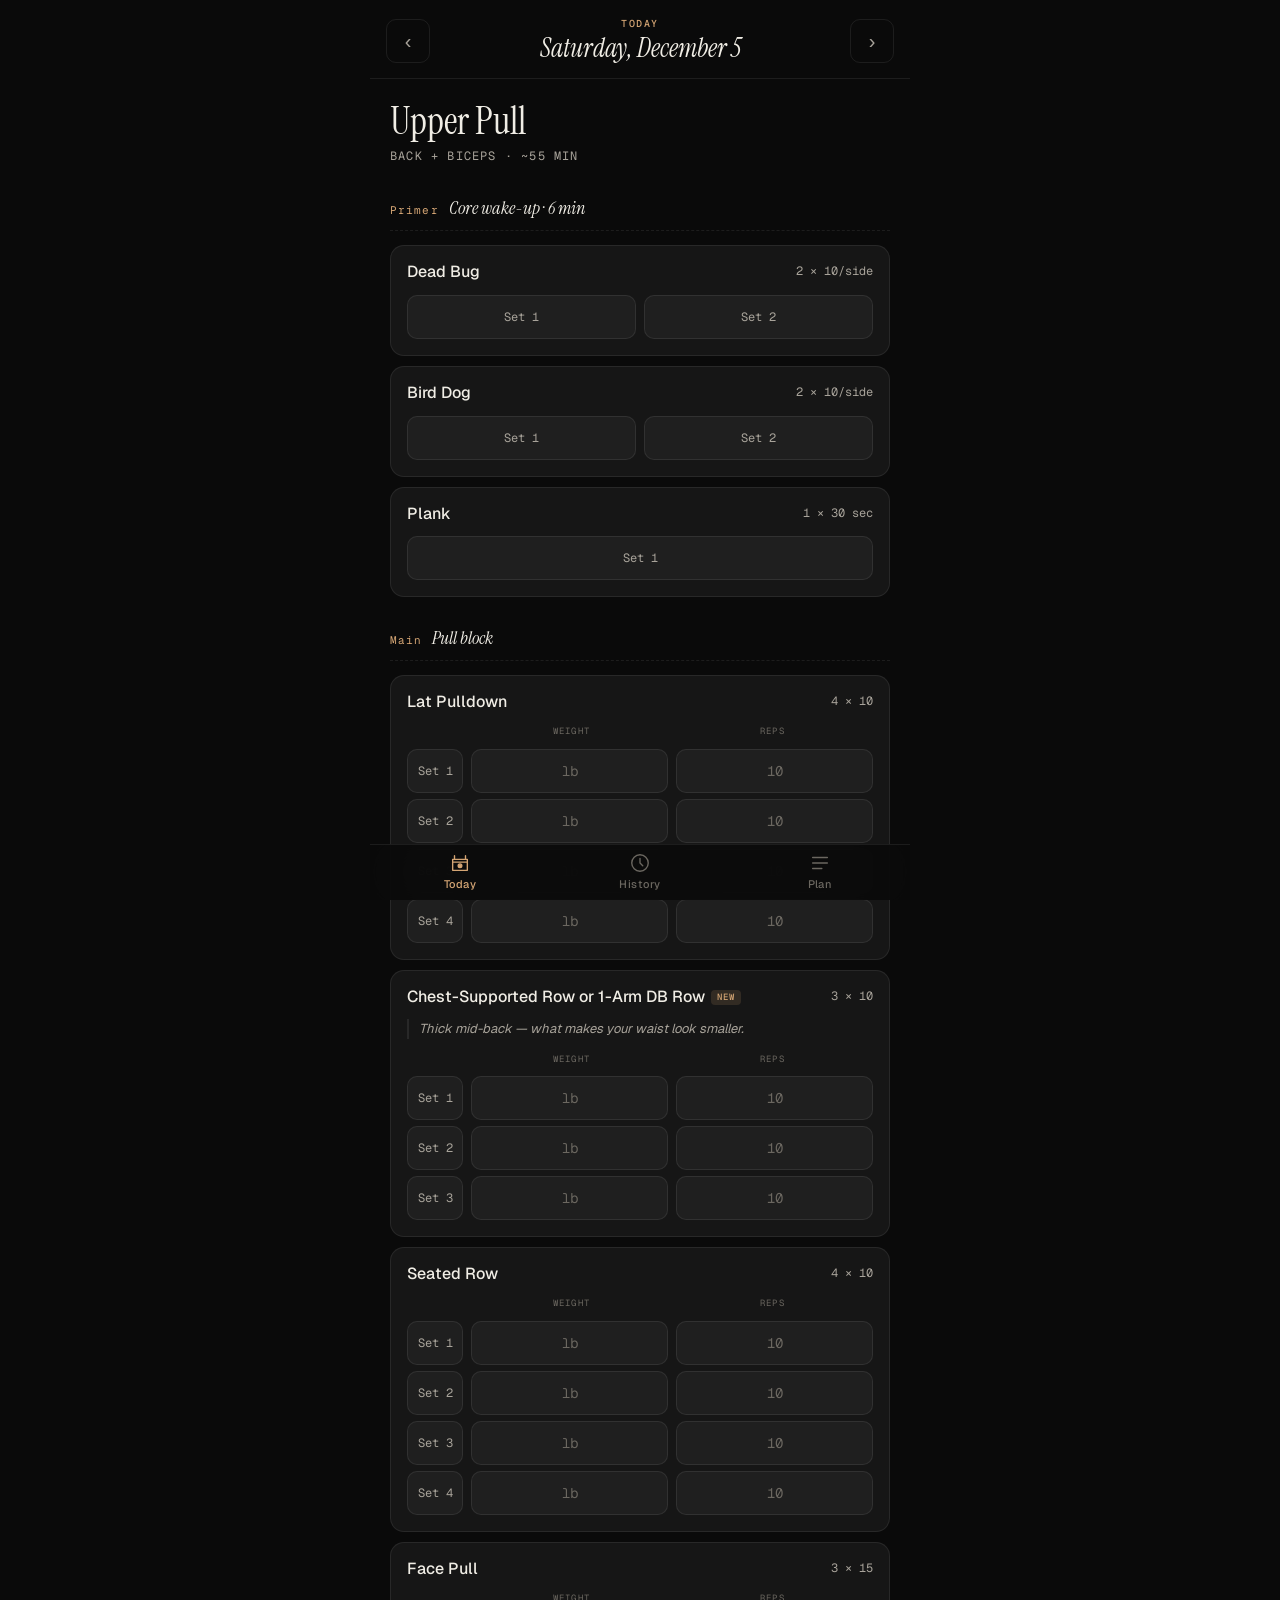
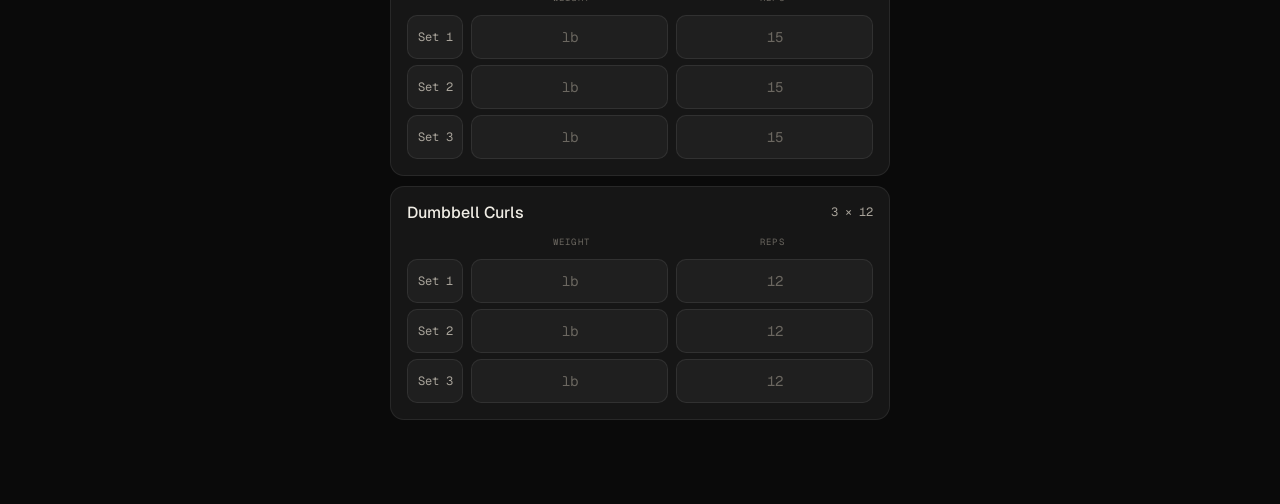
==== index.html @ f3b59ea4 "Rename index.html.html to index.html" ====
<!DOCTYPE html>
<html lang="en">
<head>
<meta charset="UTF-8">
<meta name="viewport" content="width=device-width, initial-scale=1.0, viewport-fit=cover, user-scalable=no">
<meta name="theme-color" content="#0a0a0a">
<meta name="apple-mobile-web-app-capable" content="yes">
<meta name="apple-mobile-web-app-status-bar-style" content="black-translucent">
<meta name="apple-mobile-web-app-title" content="Plan">
<meta name="mobile-web-app-capable" content="yes">
<title>Training Plan</title>

<link rel="apple-touch-icon" href="[data-uri]">
<link rel="icon" type="image/png" href="[data-uri]">

<link rel="manifest" href='data:application/manifest+json,{"name":"Sam%27s Training Plan","short_name":"Plan","start_url":".","display":"standalone","background_color":"%230a0a0a","theme_color":"%230a0a0a","icons":[{"src":"[data-uri]","sizes":"180x180","type":"image/png"}]}'>

<link rel="preconnect" href="https://fonts.googleapis.com">
<link rel="preconnect" href="https://fonts.gstatic.com" crossorigin>
<link href="https://fonts.googleapis.com/css2?family=Instrument+Serif:ital@0;1&family=Geist:wght@300;400;500;600&family=Geist+Mono:wght@400;500&display=swap" rel="stylesheet">

<style>
  * { box-sizing: border-box; margin: 0; padding: 0; -webkit-tap-highlight-color: transparent; }

  :root {
    --bg: #0a0a0a;
    --surface: #161616;
    --surface-2: #1f1f1f;
    --border: rgba(255,255,255,0.08);
    --border-strong: rgba(255,255,255,0.16);
    --text: #f0ede5;
    --text-dim: #a8a39a;
    --text-faint: #6b6760;
    --accent: #d4a574;
    --accent-glow: rgba(212, 165, 116, 0.15);
    --done: #7fb069;
    --done-glow: rgba(127, 176, 105, 0.2);
    --tab-bar-h: calc(56px + env(safe-area-inset-bottom));
  }

  html, body {
    background: var(--bg);
    color: var(--text);
    font-family: 'Geist', system-ui, sans-serif;
    font-weight: 400;
    line-height: 1.5;
    min-height: 100vh;
    overscroll-behavior-y: none;
    -webkit-font-smoothing: antialiased;
  }

  body {
    padding-bottom: var(--tab-bar-h);
    max-width: 540px;
    margin: 0 auto;
  }

  main {
    padding-top: env(safe-area-inset-top);
  }

  /* Tab panels */
  .tab-panel { display: none; }
  .tab-panel[data-active="true"] { display: block; animation: fade 0.2s ease; }

  @keyframes fade {
    from { opacity: 0; transform: translateY(4px); }
    to { opacity: 1; transform: translateY(0); }
  }

  /* Bottom tab bar */
  .tab-bar {
    position: fixed;
    bottom: 0;
    left: 0;
    right: 0;
    height: var(--tab-bar-h);
    padding-bottom: env(safe-area-inset-bottom);
    background: rgba(10,10,10,0.92);
    backdrop-filter: blur(20px);
    -webkit-backdrop-filter: blur(20px);
    border-top: 1px solid var(--border);
    display: flex;
    z-index: 100;
    max-width: 540px;
    margin: 0 auto;
  }

  .tab-bar button {
    flex: 1;
    background: transparent;
    border: 0;
    color: var(--text-faint);
    font-family: 'Geist', sans-serif;
    font-size: 11px;
    font-weight: 500;
    letter-spacing: 0.04em;
    cursor: pointer;
    display: flex;
    flex-direction: column;
    align-items: center;
    justify-content: center;
    gap: 3px;
    padding: 6px 0 8px;
    transition: color 0.15s ease;
  }

  .tab-bar button[data-active="true"] {
    color: var(--accent);
  }

  .tab-bar svg {
    width: 22px;
    height: 22px;
    stroke-width: 1.5;
  }

  /* Date header — Today tab */
  .date-header {
    position: sticky;
    top: 0;
    z-index: 10;
    background: var(--bg);
    padding: 18px 16px 14px;
    border-bottom: 1px solid var(--border);
    display: grid;
    grid-template-columns: 44px 1fr 44px;
    align-items: center;
    gap: 8px;
  }

  .date-arrow {
    height: 44px;
    width: 44px;
    background: transparent;
    border: 1px solid var(--border);
    border-radius: 10px;
    color: var(--text-dim);
    font-size: 20px;
    cursor: pointer;
    display: flex;
    align-items: center;
    justify-content: center;
    transition: all 0.15s ease;
  }
  .date-arrow:active { background: var(--surface); transform: scale(0.96); }

  .date-display {
    background: transparent;
    border: 0;
    color: var(--text);
    cursor: pointer;
    text-align: center;
    line-height: 1.2;
  }

  .date-display .eyebrow {
    font-family: 'Geist Mono', monospace;
    font-size: 10px;
    font-weight: 500;
    letter-spacing: 0.16em;
    text-transform: uppercase;
    color: var(--accent);
    margin-bottom: 3px;
  }

  .date-display .full-date {
    font-family: 'Instrument Serif', serif;
    font-size: 22px;
    font-style: italic;
  }

  .jump-today {
    display: block;
    margin: 8px auto 0;
    background: transparent;
    border: 1px solid var(--border);
    color: var(--text-dim);
    font-family: 'Geist Mono', monospace;
    font-size: 10px;
    font-weight: 500;
    letter-spacing: 0.1em;
    text-transform: uppercase;
    padding: 5px 10px;
    border-radius: 999px;
    cursor: pointer;
  }
  .jump-today:active { background: var(--surface); }

  /* Day title block */
  .day-block { padding: 22px 20px 8px; }

  .day-title {
    font-family: 'Instrument Serif', serif;
    font-weight: 400;
    font-size: 32px;
    line-height: 1.1;
    margin-bottom: 4px;
  }
  .day-title em { font-style: italic; color: var(--accent); }

  .day-subtitle {
    font-family: 'Geist Mono', monospace;
    font-size: 12px;
    letter-spacing: 0.1em;
    text-transform: uppercase;
    color: var(--text-dim);
    margin-bottom: 22px;
  }

  /* Sections */
  .section { margin-bottom: 28px; padding: 0 20px; }

  .section-label {
    display: flex;
    align-items: baseline;
    gap: 10px;
    margin-bottom: 14px;
    padding-bottom: 8px;
    border-bottom: 1px dashed var(--border);
  }

  .section-num {
    font-family: 'Geist Mono', monospace;
    font-size: 11px;
    color: var(--accent);
    letter-spacing: 0.1em;
  }

  .section-name {
    font-family: 'Instrument Serif', serif;
    font-style: italic;
    font-size: 18px;
    color: var(--text);
  }

  /* Exercise card */
  .exercise {
    background: var(--surface);
    border: 1px solid var(--border);
    border-radius: 14px;
    padding: 16px;
    margin-bottom: 10px;
    transition: border-color 0.2s ease;
  }
  .exercise.done {
    border-color: var(--done);
    background: linear-gradient(180deg, rgba(127,176,105,0.04), transparent);
  }

  .exercise-header {
    display: flex;
    justify-content: space-between;
    align-items: flex-start;
    gap: 12px;
    margin-bottom: 12px;
  }

  .exercise-name {
    font-size: 16px;
    font-weight: 500;
    line-height: 1.3;
    color: var(--text);
  }

  .exercise-name .added {
    display: inline-block;
    font-family: 'Geist Mono', monospace;
    font-size: 9px;
    font-weight: 500;
    letter-spacing: 0.1em;
    color: var(--accent);
    background: var(--accent-glow);
    padding: 2px 6px;
    border-radius: 4px;
    margin-left: 6px;
    vertical-align: 2px;
  }

  .exercise-prescription {
    font-family: 'Geist Mono', monospace;
    font-size: 12px;
    color: var(--text-dim);
    white-space: nowrap;
  }

  .exercise-note {
    font-size: 13px;
    color: var(--text-dim);
    font-style: italic;
    line-height: 1.5;
    margin-bottom: 14px;
    padding-left: 10px;
    border-left: 2px solid var(--border);
  }

  /* Sets */
  .sets { display: flex; flex-direction: column; gap: 6px; }

  .sets-header {
    display: grid;
    grid-template-columns: 56px 1fr 1fr;
    gap: 8px;
    padding: 0 4px 4px;
    font-family: 'Geist Mono', monospace;
    font-size: 9px;
    letter-spacing: 0.14em;
    text-transform: uppercase;
    color: var(--text-faint);
  }
  .sets-header div:nth-child(2),
  .sets-header div:nth-child(3) { text-align: center; }

  .set-row {
    display: grid;
    grid-template-columns: 56px 1fr 1fr;
    gap: 8px;
    align-items: center;
  }

  .set-box {
    height: 44px;
    background: var(--surface-2);
    border: 1px solid var(--border);
    border-radius: 10px;
    cursor: pointer;
    display: flex;
    align-items: center;
    justify-content: center;
    font-family: 'Geist Mono', monospace;
    font-size: 12px;
    color: var(--text-dim);
    transition: all 0.15s ease;
    user-select: none;
  }
  .set-box:active { transform: scale(0.96); }
  .set-box[data-checked="true"] {
    background: var(--done);
    border-color: var(--done);
    color: #0a1505;
    font-weight: 500;
  }

  .set-input {
    height: 44px;
    background: var(--surface-2);
    border: 1px solid var(--border);
    border-radius: 10px;
    color: var(--text);
    font-family: 'Geist Mono', monospace;
    font-size: 14px;
    font-weight: 500;
    text-align: center;
    width: 100%;
    -moz-appearance: textfield;
    transition: border-color 0.15s ease, background 0.15s ease;
  }
  .set-input::-webkit-outer-spin-button,
  .set-input::-webkit-inner-spin-button { -webkit-appearance: none; margin: 0; }
  .set-input::placeholder { color: var(--text-faint); font-weight: 400; }
  .set-input:focus { outline: none; border-color: var(--accent); background: var(--bg); }
  .set-input.has-value { color: var(--text); border-color: var(--border-strong); }

  /* Primer simple layout */
  .sets.primer { flex-direction: row; flex-wrap: wrap; gap: 8px; }
  .sets.primer .set-box { flex: 1; min-width: 56px; }

  /* Cardio */
  .cardio-block {
    background: var(--surface);
    border: 1px solid var(--border);
    border-radius: 14px;
    padding: 18px;
  }
  .cardio-row {
    display: flex;
    justify-content: space-between;
    gap: 14px;
    padding: 10px 0;
    border-top: 1px dashed var(--border);
  }
  .cardio-row:first-child { border-top: 0; padding-top: 0; }
  .cardio-row:last-child { padding-bottom: 0; }
  .cardio-label {
    font-family: 'Geist Mono', monospace;
    font-size: 11px;
    color: var(--accent);
    letter-spacing: 0.08em;
    text-transform: uppercase;
    flex-shrink: 0;
  }
  .cardio-detail {
    font-size: 14px;
    color: var(--text);
    text-align: right;
    line-height: 1.4;
  }

  /* Rest day */
  .rest-card {
    background: var(--surface);
    border: 1px solid var(--border);
    border-radius: 14px;
    padding: 36px 20px;
    text-align: center;
    margin: 0 20px;
  }
  .rest-card .icon {
    font-family: 'Instrument Serif', serif;
    font-style: italic;
    font-size: 64px;
    color: var(--accent);
    line-height: 1;
    margin-bottom: 12px;
  }
  .rest-card .label {
    font-family: 'Instrument Serif', serif;
    font-size: 22px;
    margin-bottom: 14px;
  }
  .rest-card .detail {
    font-size: 14px;
    color: var(--text-dim);
    line-height: 1.6;
  }

  /* History tab */
  .history-header {
    padding: 24px 20px 16px;
    border-bottom: 1px solid var(--border);
  }

  .history-stats {
    display: grid;
    grid-template-columns: repeat(3, 1fr);
    gap: 8px;
    margin-bottom: 20px;
  }

  .stat-card {
    background: var(--surface);
    border: 1px solid var(--border);
    border-radius: 12px;
    padding: 12px;
    text-align: center;
  }
  .stat-value {
    font-family: 'Instrument Serif', serif;
    font-size: 28px;
    line-height: 1;
    color: var(--accent);
    margin-bottom: 4px;
  }
  .stat-label {
    font-family: 'Geist Mono', monospace;
    font-size: 9px;
    letter-spacing: 0.12em;
    text-transform: uppercase;
    color: var(--text-faint);
  }

  /* Calendar */
  .cal-nav {
    display: flex;
    justify-content: space-between;
    align-items: center;
    padding: 0 20px;
    margin-top: 14px;
    margin-bottom: 12px;
  }

  .cal-nav button {
    height: 36px;
    width: 36px;
    background: transparent;
    border: 1px solid var(--border);
    border-radius: 8px;
    color: var(--text-dim);
    cursor: pointer;
    font-size: 16px;
  }

  .cal-month {
    font-family: 'Instrument Serif', serif;
    font-size: 22px;
    font-style: italic;
  }

  .cal-grid {
    padding: 0 20px 20px;
  }

  .cal-weekdays {
    display: grid;
    grid-template-columns: repeat(7, 1fr);
    gap: 4px;
    margin-bottom: 6px;
  }
  .cal-weekdays div {
    font-family: 'Geist Mono', monospace;
    font-size: 9px;
    letter-spacing: 0.1em;
    text-transform: uppercase;
    color: var(--text-faint);
    text-align: center;
    padding: 6px 0;
  }

  .cal-days {
    display: grid;
    grid-template-columns: repeat(7, 1fr);
    gap: 4px;
  }

  .cal-day {
    aspect-ratio: 1;
    background: transparent;
    border: 1px solid transparent;
    border-radius: 8px;
    color: var(--text-dim);
    font-family: 'Geist Mono', monospace;
    font-size: 13px;
    cursor: pointer;
    display: flex;
    flex-direction: column;
    align-items: center;
    justify-content: center;
    position: relative;
    transition: all 0.15s ease;
  }
  .cal-day:active { transform: scale(0.94); }
  .cal-day[data-empty="true"] { cursor: default; opacity: 0; pointer-events: none; }
  .cal-day[data-rest="true"] { color: var(--text-faint); }
  .cal-day[data-has-data="true"] { color: var(--text); background: var(--surface); border-color: var(--border); }
  .cal-day[data-completed="true"] {
    color: #0a1505;
    background: var(--done);
    border-color: var(--done);
    font-weight: 500;
  }
  .cal-day[data-today="true"] {
    border-color: var(--accent);
    color: var(--accent);
  }
  .cal-day[data-today="true"][data-completed="true"] {
    color: #0a1505;
    border-color: #0a1505;
  }
  .cal-day[data-selected="true"] {
    box-shadow: 0 0 0 2px var(--accent);
  }

  /* Plan tab */
  .plan-header { padding: 24px 20px 0; }
  .plan-eyebrow {
    font-family: 'Geist Mono', monospace;
    font-size: 11px;
    font-weight: 500;
    letter-spacing: 0.16em;
    text-transform: uppercase;
    color: var(--accent);
    margin-bottom: 8px;
  }
  .plan-title {
    font-family: 'Instrument Serif', serif;
    font-weight: 400;
    font-size: 32px;
    line-height: 1.05;
  }
  .plan-title em { font-style: italic; color: var(--accent); }

  .day-nav {
    position: sticky;
    top: 0;
    background: var(--bg);
    z-index: 5;
    padding: 14px 12px;
    border-bottom: 1px solid var(--border);
    overflow-x: auto;
    scrollbar-width: none;
    -webkit-overflow-scrolling: touch;
    margin-top: 18px;
  }
  .day-nav::-webkit-scrollbar { display: none; }

  .day-nav-inner {
    display: flex;
    gap: 6px;
    min-width: max-content;
  }

  .day-btn {
    background: transparent;
    border: 1px solid var(--border);
    color: var(--text-dim);
    font-family: 'Geist Mono', monospace;
    font-size: 12px;
    font-weight: 500;
    letter-spacing: 0.06em;
    text-transform: uppercase;
    padding: 9px 14px;
    border-radius: 999px;
    cursor: pointer;
    transition: all 0.15s ease;
    white-space: nowrap;
  }
  .day-btn[aria-selected="true"] {
    background: var(--accent);
    border-color: var(--accent);
    color: #1a1108;
  }

  /* Read-only plan list */
  .plan-list { padding: 16px 20px 0; }
  .plan-section { margin-bottom: 24px; }
  .plan-row {
    display: flex;
    justify-content: space-between;
    align-items: baseline;
    gap: 12px;
    padding: 10px 0;
    border-bottom: 1px dashed var(--border);
  }
  .plan-row:last-child { border-bottom: 0; }
  .plan-name { font-size: 15px; }
  .plan-name .added {
    display: inline-block;
    font-family: 'Geist Mono', monospace;
    font-size: 9px;
    color: var(--accent);
    background: var(--accent-glow);
    padding: 2px 6px;
    border-radius: 4px;
    margin-left: 4px;
    vertical-align: 2px;
    font-weight: 500;
    letter-spacing: 0.1em;
  }
  .plan-prescription {
    font-family: 'Geist Mono', monospace;
    font-size: 12px;
    color: var(--text-dim);
  }

  /* Notes block (used in Plan) */
  .notes { padding: 24px 20px 32px; border-top: 1px solid var(--border); }
  .notes h2 {
    font-family: 'Instrument Serif', serif;
    font-weight: 400;
    font-size: 24px;
    margin-bottom: 16px;
  }
  .notes h2 em { font-style: italic; color: var(--accent); }
  .note-row {
    padding: 14px 0;
    border-top: 1px dashed var(--border);
  }
  .note-row:first-of-type { border-top: 0; }
  .note-key {
    font-family: 'Geist Mono', monospace;
    font-size: 10px;
    letter-spacing: 0.12em;
    text-transform: uppercase;
    color: var(--accent);
    margin-bottom: 4px;
  }
  .note-value { font-size: 14px; color: var(--text-dim); line-height: 1.55; }
  .note-value strong { color: var(--text); font-weight: 500; }

  @media (min-width: 600px) {
    .day-title, .plan-title { font-size: 38px; }
    .date-display .full-date { font-size: 26px; }
  }
</style>
</head>
<body>

<main>
  <section class="tab-panel" data-tab="today" data-active="true">
    <header class="date-header">
      <button class="date-arrow" id="prevDay" aria-label="Previous day">‹</button>
      <button class="date-display" id="dateDisplay">
        <div class="eyebrow" id="dateEyebrow">Today</div>
        <div class="full-date" id="dateFull">—</div>
      </button>
      <button class="date-arrow" id="nextDay" aria-label="Next day">›</button>
    </header>
    <div id="todayContent"></div>
  </section>

  <section class="tab-panel" data-tab="history">
    <div class="history-header">
      <div class="plan-eyebrow">All sessions · saved forever</div>
      <h1 class="plan-title">Your <em>history</em></h1>
    </div>
    <div style="padding: 20px;">
      <div class="history-stats" id="historyStats"></div>
    </div>
    <div class="cal-nav">
      <button id="calPrev" aria-label="Previous month">‹</button>
      <div class="cal-month" id="calMonth">—</div>
      <button id="calNext" aria-label="Next month">›</button>
    </div>
    <div class="cal-grid">
      <div class="cal-weekdays">
        <div>Sun</div><div>Mon</div><div>Tue</div><div>Wed</div><div>Thu</div><div>Fri</div><div>Sat</div>
      </div>
      <div class="cal-days" id="calDays"></div>
    </div>
    <div style="padding: 0 20px 20px; font-size: 13px; color: var(--text-dim); line-height: 1.6;">
      <div style="display: flex; gap: 14px; flex-wrap: wrap; margin-top: 8px;">
        <span style="display: inline-flex; align-items: center; gap: 6px;"><span style="width: 12px; height: 12px; background: var(--done); border-radius: 3px;"></span>Workout completed</span>
        <span style="display: inline-flex; align-items: center; gap: 6px;"><span style="width: 12px; height: 12px; background: var(--surface); border: 1px solid var(--border); border-radius: 3px;"></span>Partial / in progress</span>
        <span style="display: inline-flex; align-items: center; gap: 6px;"><span style="width: 12px; height: 12px; border: 1px solid var(--accent); border-radius: 3px;"></span>Today</span>
      </div>
    </div>
  </section>

  <section class="tab-panel" data-tab="plan">
    <div class="plan-header">
      <div class="plan-eyebrow">12-week cut · beach body build</div>
      <h1 class="plan-title">Sam's <em>training</em> plan</h1>
    </div>
    <nav class="day-nav" role="tablist">
      <div class="day-nav-inner" id="planDayNav"></div>
    </nav>
    <div id="planContent"></div>

    <section class="notes">
      <h2>Execution <em>notes</em></h2>
      <div class="note-row">
        <div class="note-key">Rest</div>
        <div class="note-value"><strong>~90 sec</strong> on compounds. <strong>60 sec</strong> on isolation. Keep density high — don't drag rest while cutting.</div>
      </div>
      <div class="note-row">
        <div class="note-key">RPE Target</div>
        <div class="note-value"><strong>RPE 7–8</strong> on most working sets — finish with 2–3 reps in the tank. Last set can push to <strong>RPE 9</strong> (1 rep left).</div>
      </div>
      <div class="note-row">
        <div class="note-key">Progression</div>
        <div class="note-value">During a cut, the goal is to <strong>not lose strength</strong>. Add 2.5–5 lbs every 1–2 weeks on big lifts. Hit top of rep range with good form for 2 sessions in a row → bump weight.</div>
      </div>
      <div class="note-row">
        <div class="note-key">The Primer</div>
        <div class="note-value"><strong>Non-negotiable.</strong> Six minutes of dead bug / bird dog / plank protects your low back on squats and rows.</div>
      </div>
      <div class="note-row">
        <div class="note-key">Track These</div>
        <div class="note-value">Top set on <strong>goblet squat, DB bench, hip thrust, lat pulldown, seated row</strong>. If those hold or climb while bodyweight drops — you're recomping.</div>
      </div>
    </section>
  </section>
</main>

<nav class="tab-bar">
  <button data-tab-btn="today" data-active="true">
    <svg viewBox="0 0 24 24" fill="none" stroke="currentColor" stroke-linecap="round" stroke-linejoin="round"><path d="M6 4v3M18 4v3M5 11h14M4 8h16v12H4z"/><circle cx="12" cy="15" r="2" fill="currentColor"/></svg>
    Today
  </button>
  <button data-tab-btn="history">
    <svg viewBox="0 0 24 24" fill="none" stroke="currentColor" stroke-linecap="round" stroke-linejoin="round"><circle cx="12" cy="12" r="9"/><path d="M12 7v5l3 3"/></svg>
    History
  </button>
  <button data-tab-btn="plan">
    <svg viewBox="0 0 24 24" fill="none" stroke="currentColor" stroke-linecap="round" stroke-linejoin="round"><path d="M4 6h16M4 12h16M4 18h10"/></svg>
    Plan
  </button>
</nav>

<script>
const PROGRAM = [
  {
    key: 'mon', name: 'Mon', dayIdx: 1,
    title: 'Lower Body', subtitle: 'Strength · ~60 min',
    sections: [
      { label: 'Primer', name: 'Core wake-up · 6 min', exercises: [
        { name: 'Dead Bug', sets: 2, prescription: '2 × 10/side' },
        { name: 'Bird Dog', sets: 2, prescription: '2 × 10/side' },
        { name: 'Plank', sets: 1, prescription: '1 × 30 sec' },
      ]},
      { label: 'Main', name: 'Strength block', exercises: [
        { name: 'Goblet Squat', sets: 4, prescription: '4 × 10' },
        { name: 'Leg Press', sets: 3, prescription: '3 × 12' },
        { name: 'Step-ups', sets: 3, prescription: '3 × 10/leg' },
        { name: 'Seated Leg Curl', sets: 3, prescription: '3 × 12' },
        { name: 'Calf Raises', sets: 4, prescription: '4 × 15' },
      ]},
    ]
  },
  {
    key: 'tue', name: 'Tue', dayIdx: 2,
    title: 'Upper Push', subtitle: 'Shoulder-safe · ~50 min',
    sections: [
      { label: 'Primer', name: 'Core wake-up · 6 min', exercises: [
        { name: 'Dead Bug', sets: 2, prescription: '2 × 10/side' },
        { name: 'Bird Dog', sets: 2, prescription: '2 × 10/side' },
        { name: 'Plank', sets: 1, prescription: '1 × 30 sec' },
      ]},
      { label: 'Main', name: 'Push block', exercises: [
        { name: 'Dumbbell Bench Press', sets: 4, prescription: '4 × 8–10' },
        { name: 'Machine Chest Press', sets: 3, prescription: '3 × 10' },
        { name: 'Dumbbell or Cable Flye', added: true, sets: 3, prescription: '3 × 12', note: 'Deep stretch at the bottom — this is the chest-developer your push day was missing.' },
        { name: 'Lateral Raises', sets: 3, prescription: '3 × 15' },
        { name: 'Triceps Pushdown', sets: 3, prescription: '3 × 12' },
      ]},
    ]
  },
  {
    key: 'wed', name: 'Wed', dayIdx: 3,
    title: 'Core + Cardio', subtitle: 'Conditioning · ~40 min',
    sections: [
      { label: 'Abs', name: 'Direct core work', exercises: [
        { name: 'Hanging Knee Raise', added: true, sets: 3, prescription: '3 × 10–12', note: "If grip fails, switch to captain's chair." },
        { name: 'Pallof Press', added: true, sets: 3, prescription: '3 × 10/side', note: 'Anti-rotation — huge for obliques and a tight midsection.' },
        { name: 'Plank', sets: 3, prescription: '3 × 30–45 sec' },
      ]},
      { label: 'Cardio', name: 'Alternate weekly', cardio: true },
    ]
  },
  {
    key: 'thu', name: 'Thu', dayIdx: 4,
    title: 'Active Recovery', subtitle: 'Move easy',
    rest: { label: 'Walk it off', detail: '8–10k steps. Light walking, 5–10 min mobility/stretching if anything feels tight.' }
  },
  {
    key: 'fri', name: 'Fri', dayIdx: 5,
    title: 'Lower Body', subtitle: 'Hypertrophy · ~60 min',
    sections: [
      { label: 'Primer', name: 'Core wake-up · 6 min', exercises: [
        { name: 'Dead Bug', sets: 2, prescription: '2 × 10/side' },
        { name: 'Bird Dog', sets: 2, prescription: '2 × 10/side' },
        { name: 'Plank', sets: 1, prescription: '1 × 30 sec' },
      ]},
      { label: 'Main', name: 'Hypertrophy block', exercises: [
        { name: 'Bulgarian Split Squat', sets: 3, prescription: '3 × 10/leg' },
        { name: 'Hip Thrust', sets: 4, prescription: '4 × 12' },
        { name: 'Leg Extension', sets: 3, prescription: '3 × 15' },
        { name: 'Hamstring Curl', sets: 3, prescription: '3 × 12' },
        { name: 'Calf Raises', added: true, sets: 3, prescription: '3 × 15', note: 'Different variation from Monday.' },
        { name: 'Side Plank', added: true, sets: 3, prescription: '3 × 30 sec/side' },
      ]},
    ]
  },
  {
    key: 'sat', name: 'Sat', dayIdx: 6,
    title: 'Upper Pull', subtitle: 'Back + biceps · ~55 min',
    sections: [
      { label: 'Primer', name: 'Core wake-up · 6 min', exercises: [
        { name: 'Dead Bug', sets: 2, prescription: '2 × 10/side' },
        { name: 'Bird Dog', sets: 2, prescription: '2 × 10/side' },
        { name: 'Plank', sets: 1, prescription: '1 × 30 sec' },
      ]},
      { label: 'Main', name: 'Pull block', exercises: [
        { name: 'Lat Pulldown', sets: 4, prescription: '4 × 10' },
        { name: 'Chest-Supported Row or 1-Arm DB Row', added: true, sets: 3, prescription: '3 × 10', note: 'Thick mid-back — what makes your waist look smaller.' },
        { name: 'Seated Row', sets: 4, prescription: '4 × 10' },
        { name: 'Face Pull', sets: 3, prescription: '3 × 15' },
        { name: 'Dumbbell Curls', sets: 3, prescription: '3 × 12' },
      ]},
    ]
  },
  {
    key: 'sun', name: 'Sun', dayIdx: 0,
    title: 'Rest', subtitle: 'Full recovery',
    rest: { label: 'Off the gym floor', detail: '8–10k steps. Light walking, sauna or stretching if available. Sleep 7+ hours — this is when you actually build.' }
  }
];

// ---------- Storage ----------
const STORAGE_KEY = 'training-plan-state-v3';

function loadState() {
  try {
    const raw = localStorage.getItem(STORAGE_KEY);
    if (raw) return JSON.parse(raw);
  } catch {}
  // Migrate from v2 if present
  try {
    const v2 = localStorage.getItem('training-plan-state-v2');
    if (v2) {
      const old = JSON.parse(v2);
      const fresh = { v: 3, sessions: {} };
      const today = formatDate(new Date());
      fresh.sessions[today] = {};
      for (const [k, val] of Object.entries(old)) {
        if (typeof val === 'object' && val !== null) {
          fresh.sessions[today][k] = val;
        }
      }
      return fresh;
    }
  } catch {}
  return { v: 3, sessions: {} };
}

function saveState() {
  try { localStorage.setItem(STORAGE_KEY, JSON.stringify(state)); } catch {}
}

let state = loadState();

// ---------- Date utilities ----------
function formatDate(d) {
  const y = d.getFullYear();
  const m = String(d.getMonth() + 1).padStart(2, '0');
  const dd = String(d.getDate()).padStart(2, '0');
  return `${y}-${m}-${dd}`;
}

function parseDate(s) {
  const [y, m, d] = s.split('-').map(Number);
  return new Date(y, m - 1, d);
}

function isSameDate(a, b) { return formatDate(a) === formatDate(b); }

function dayKeyFromDate(d) {
  const idx = d.getDay();
  return PROGRAM.find(p => p.dayIdx === idx).key;
}

function dayFromDate(d) {
  return PROGRAM.find(p => p.dayIdx === d.getDay());
}

function formatDateLong(d) {
  return d.toLocaleDateString('en-US', { weekday: 'long', month: 'long', day: 'numeric' });
}

function formatMonthYear(d) {
  return d.toLocaleDateString('en-US', { month: 'long', year: 'numeric' });
}

// ---------- Set data accessors (date-keyed) ----------
function getSet(date, dayKey, sIdx, eIdx, setIdx) {
  const ds = state.sessions[date];
  if (!ds) return { done: false, weight: '', reps: '' };
  const k = `${dayKey}-${sIdx}-${eIdx}-${setIdx}`;
  return ds[k] || { done: false, weight: '', reps: '' };
}

function updateSet(date, dayKey, sIdx, eIdx, setIdx, patch) {
  if (!state.sessions[date]) state.sessions[date] = {};
  const k = `${dayKey}-${sIdx}-${eIdx}-${setIdx}`;
  const cur = state.sessions[date][k] || { done: false, weight: '', reps: '' };
  state.sessions[date][k] = { ...cur, ...patch };
  saveState();
}

function exerciseDoneOnDate(date, dayKey, sIdx, eIdx, totalSets) {
  for (let s = 0; s < totalSets; s++) {
    if (!getSet(date, dayKey, sIdx, eIdx, s).done) return false;
  }
  return true;
}

// "Has any data" = any check or any input filled
function dateHasAnyData(date) {
  const ds = state.sessions[date];
  if (!ds) return false;
  return Object.values(ds).some(v => v.done || v.weight || v.reps);
}

// "Workout completed" = at least 75% of working-set checks done across the day's plan
function dateIsCompleted(date) {
  const day = dayFromDate(parseDate(date));
  if (day.rest) return false;
  let total = 0, done = 0;
  day.sections.forEach((sec, sIdx) => {
    if (sec.cardio) return;
    sec.exercises.forEach((ex, eIdx) => {
      for (let s = 0; s < ex.sets; s++) {
        total++;
        if (getSet(date, day.key, sIdx, eIdx, s).done) done++;
      }
    });
  });
  return total > 0 && (done / total) >= 0.75;
}

function repTarget(prescription) {
  const m = prescription.match(/×\s*(.+)/);
  return m ? m[1].trim() : '';
}

// ---------- Today tab ----------
let currentDate = new Date();

function renderToday() {
  const dateStr = formatDate(currentDate);
  const today = new Date();
  const isToday = isSameDate(currentDate, today);
  const yesterday = new Date(today); yesterday.setDate(today.getDate() - 1);
  const tomorrow = new Date(today); tomorrow.setDate(today.getDate() + 1);

  // Header
  let eyebrow;
  if (isToday) eyebrow = 'Today';
  else if (isSameDate(currentDate, yesterday)) eyebrow = 'Yesterday';
  else if (isSameDate(currentDate, tomorrow)) eyebrow = 'Tomorrow';
  else eyebrow = currentDate.getFullYear() === today.getFullYear() ? '' : String(currentDate.getFullYear());

  document.getElementById('dateEyebrow').textContent = eyebrow;
  document.getElementById('dateFull').textContent = formatDateLong(currentDate);

  const day = dayFromDate(currentDate);
  const container = document.getElementById('todayContent');

  let html = `
    <div class="day-block">
      <h2 class="day-title">${day.title}</h2>
      <div class="day-subtitle">${day.subtitle}</div>
    </div>
  `;

  if (!isToday) {
    html = `
      <div class="day-block" style="padding-bottom: 0;">
        <button class="jump-today" id="jumpTodayBtn">↺ Jump to today</button>
        <h2 class="day-title" style="margin-top:14px;">${day.title}</h2>
        <div class="day-subtitle">${day.subtitle}</div>
      </div>
    `;
  }

  if (day.rest) {
    html += `
      <div class="rest-card">
        <div class="icon">~</div>
        <div class="label">${day.rest.label}</div>
        <div class="detail">${day.rest.detail}</div>
      </div>
    `;
  } else {
    day.sections.forEach((section, sIdx) => {
      html += `
        <div class="section">
          <div class="section-label">
            <div class="section-num">${section.label}</div>
            <div class="section-name">${section.name}</div>
          </div>
      `;

      if (section.cardio) {
        html += `
          <div class="cardio-block">
            <div class="cardio-row">
              <div class="cardio-label">Week A</div>
              <div class="cardio-detail">Incline Walk · 30–45 min<br><span style="color:var(--text-faint); font-size:12px;">3.0 mph @ 10–12% incline</span></div>
            </div>
            <div class="cardio-row">
              <div class="cardio-label">Week B</div>
              <div class="cardio-detail">Intervals · ~21 min<br><span style="color:var(--text-faint); font-size:12px;">1 min hard / 2 min easy × 7</span></div>
            </div>
          </div>
        `;
      } else {
        section.exercises.forEach((ex, eIdx) => {
          const done = exerciseDoneOnDate(dateStr, day.key, sIdx, eIdx, ex.sets);
          const isPrimer = section.label === 'Primer';
          const repHint = repTarget(ex.prescription);
          html += `
            <div class="exercise${done ? ' done' : ''}" data-section="${sIdx}" data-ex="${eIdx}">
              <div class="exercise-header">
                <div class="exercise-name">${ex.name}${ex.added ? '<span class="added">NEW</span>' : ''}</div>
                <div class="exercise-prescription">${ex.prescription}</div>
              </div>
              ${ex.note ? `<div class="exercise-note">${ex.note}</div>` : ''}
              <div class="sets${isPrimer ? ' primer' : ''}">
          `;
          if (isPrimer) {
            for (let s = 0; s < ex.sets; s++) {
              const data = getSet(dateStr, day.key, sIdx, eIdx, s);
              html += `<div class="set-box" data-set="${s}" data-checked="${data.done}">Set ${s + 1}</div>`;
            }
          } else {
            html += `<div class="sets-header"><div></div><div>Weight</div><div>Reps</div></div>`;
            for (let s = 0; s < ex.sets; s++) {
              const data = getSet(dateStr, day.key, sIdx, eIdx, s);
              const wHas = data.weight ? ' has-value' : '';
              const rHas = data.reps ? ' has-value' : '';
              html += `
                <div class="set-row">
                  <div class="set-box" data-set="${s}" data-checked="${data.done}">Set ${s + 1}</div>
                  <input class="set-input${wHas}" data-set="${s}" data-field="weight" type="text" inputmode="decimal" placeholder="lb" value="${data.weight}">
                  <input class="set-input${rHas}" data-set="${s}" data-field="reps" type="text" inputmode="numeric" placeholder="${repHint}" value="${data.reps}">
                </div>
              `;
            }
          }
          html += `</div></div>`;
        });
      }
      html += `</div>`;
    });
  }

  container.innerHTML = html;

  if (!isToday) {
    const jumpBtn = document.getElementById('jumpTodayBtn');
    if (jumpBtn) jumpBtn.addEventListener('click', () => { currentDate = new Date(); renderToday(); });
  }
}

// Today tab events (delegated to todayContent)
document.getElementById('todayContent').addEventListener('click', (e) => {
  const setBox = e.target.closest('.set-box');
  if (!setBox) return;
  const exEl = setBox.closest('.exercise');
  const sectionEl = setBox.closest('.section');
  const sIdx = parseInt(exEl.dataset.section, 10);
  const eIdx = parseInt(exEl.dataset.ex, 10);
  const setIdx = parseInt(setBox.dataset.set, 10);
  const day = dayFromDate(currentDate);
  const dateStr = formatDate(currentDate);
  const cur = getSet(dateStr, day.key, sIdx, eIdx, setIdx);
  updateSet(dateStr, day.key, sIdx, eIdx, setIdx, { done: !cur.done });

  setBox.dataset.checked = !cur.done;

  const totalSets = day.sections[sIdx].exercises[eIdx].sets;
  if (exerciseDoneOnDate(dateStr, day.key, sIdx, eIdx, totalSets)) {
    exEl.classList.add('done');
  } else {
    exEl.classList.remove('done');
  }
});

document.getElementById('todayContent').addEventListener('input', (e) => {
  const inp = e.target.closest('.set-input');
  if (!inp) return;
  const exEl = inp.closest('.exercise');
  const sIdx = parseInt(exEl.dataset.section, 10);
  const eIdx = parseInt(exEl.dataset.ex, 10);
  const setIdx = parseInt(inp.dataset.set, 10);
  const field = inp.dataset.field;
  const day = dayFromDate(currentDate);
  const dateStr = formatDate(currentDate);
  updateSet(dateStr, day.key, sIdx, eIdx, setIdx, { [field]: inp.value });
  inp.classList.toggle('has-value', !!inp.value);
});

document.getElementById('prevDay').addEventListener('click', () => {
  currentDate.setDate(currentDate.getDate() - 1);
  renderToday();
});
document.getElementById('nextDay').addEventListener('click', () => {
  currentDate.setDate(currentDate.getDate() + 1);
  renderToday();
});
document.getElementById('dateDisplay').addEventListener('click', () => {
  // Tap date → open History
  switchTab('history');
});

// ---------- History tab ----------
let calCursor = new Date();
calCursor.setDate(1);

function renderHistoryStats() {
  const sessions = Object.keys(state.sessions).filter(d => dateHasAnyData(d));
  const completed = sessions.filter(d => dateIsCompleted(d));

  const now = new Date();
  const ym = `${now.getFullYear()}-${String(now.getMonth()+1).padStart(2,'0')}`;
  const thisMonth = sessions.filter(d => d.startsWith(ym));

  document.getElementById('historyStats').innerHTML = `
    <div class="stat-card">
      <div class="stat-value">${completed.length}</div>
      <div class="stat-label">Completed</div>
    </div>
    <div class="stat-card">
      <div class="stat-value">${sessions.length}</div>
      <div class="stat-label">Logged</div>
    </div>
    <div class="stat-card">
      <div class="stat-value">${thisMonth.length}</div>
      <div class="stat-label">This month</div>
    </div>
  `;
}

function renderCalendar() {
  document.getElementById('calMonth').textContent = formatMonthYear(calCursor);

  const year = calCursor.getFullYear();
  const month = calCursor.getMonth();
  const first = new Date(year, month, 1);
  const lastDay = new Date(year, month + 1, 0).getDate();
  const startCol = first.getDay(); // 0=Sun

  const today = new Date();
  const todayStr = formatDate(today);
  const selectedStr = formatDate(currentDate);

  let html = '';
  for (let i = 0; i < startCol; i++) {
    html += `<div class="cal-day" data-empty="true"></div>`;
  }
  for (let d = 1; d <= lastDay; d++) {
    const date = new Date(year, month, d);
    const dateStr = formatDate(date);
    const day = dayFromDate(date);
    const isRest = !!day.rest;
    const isToday = dateStr === todayStr;
    const isSelected = dateStr === selectedStr;
    const hasData = dateHasAnyData(dateStr);
    const completed = dateIsCompleted(dateStr);

    html += `<button class="cal-day"
      data-date="${dateStr}"
      ${isRest ? 'data-rest="true"' : ''}
      ${isToday ? 'data-today="true"' : ''}
      ${isSelected ? 'data-selected="true"' : ''}
      ${hasData ? 'data-has-data="true"' : ''}
      ${completed ? 'data-completed="true"' : ''}
      >${d}</button>`;
  }
  document.getElementById('calDays').innerHTML = html;
}

document.getElementById('calPrev').addEventListener('click', () => {
  calCursor.setMonth(calCursor.getMonth() - 1);
  renderCalendar();
});
document.getElementById('calNext').addEventListener('click', () => {
  calCursor.setMonth(calCursor.getMonth() + 1);
  renderCalendar();
});
document.getElementById('calDays').addEventListener('click', (e) => {
  const btn = e.target.closest('.cal-day[data-date]');
  if (!btn) return;
  currentDate = parseDate(btn.dataset.date);
  renderToday();
  switchTab('today');
});

function refreshHistory() {
  renderHistoryStats();
  renderCalendar();
}

// ---------- Plan tab (read-only reference) ----------
let planCurrentDayKey = (PROGRAM.find(p => p.dayIdx === new Date().getDay()) || PROGRAM[0]).key;

function renderPlanNav() {
  const nav = document.getElementById('planDayNav');
  nav.innerHTML = '';
  PROGRAM.forEach(d => {
    const btn = document.createElement('button');
    btn.className = 'day-btn';
    btn.textContent = d.name;
    btn.dataset.key = d.key;
    btn.setAttribute('aria-selected', d.key === planCurrentDayKey);
    btn.addEventListener('click', () => {
      planCurrentDayKey = d.key;
      renderPlanNav();
      renderPlanContent();
    });
    nav.appendChild(btn);
  });
}

function renderPlanContent() {
  const day = PROGRAM.find(p => p.key === planCurrentDayKey);
  const container = document.getElementById('planContent');

  let html = `
    <div class="day-block">
      <h2 class="day-title">${day.title}</h2>
      <div class="day-subtitle">${day.subtitle}</div>
    </div>
  `;

  if (day.rest) {
    html += `
      <div class="rest-card">
        <div class="icon">~</div>
        <div class="label">${day.rest.label}</div>
        <div class="detail">${day.rest.detail}</div>
      </div>
    `;
  } else {
    html += `<div class="plan-list">`;
    day.sections.forEach((section) => {
      html += `
        <div class="plan-section">
          <div class="section-label">
            <div class="section-num">${section.label}</div>
            <div class="section-name">${section.name}</div>
          </div>
      `;
      if (section.cardio) {
        html += `
          <div class="cardio-block">
            <div class="cardio-row">
              <div class="cardio-label">Week A</div>
              <div class="cardio-detail">Incline Walk · 30–45 min<br><span style="color:var(--text-faint); font-size:12px;">3.0 mph @ 10–12% incline</span></div>
            </div>
            <div class="cardio-row">
              <div class="cardio-label">Week B</div>
              <div class="cardio-detail">Intervals · ~21 min<br><span style="color:var(--text-faint); font-size:12px;">1 min hard / 2 min easy × 7</span></div>
            </div>
          </div>
        `;
      } else {
        section.exercises.forEach((ex) => {
          html += `
            <div class="plan-row">
              <div class="plan-name">${ex.name}${ex.added ? '<span class="added">NEW</span>' : ''}${ex.note ? `<div style="font-size:12px; color:var(--text-faint); font-style:italic; margin-top:4px;">${ex.note}</div>` : ''}</div>
              <div class="plan-prescription">${ex.prescription}</div>
            </div>
          `;
        });
      }
      html += `</div>`;
    });
    html += `</div>`;
  }

  container.innerHTML = html;
}

// ---------- Tab switching ----------
function switchTab(name) {
  document.querySelectorAll('.tab-panel').forEach(p => {
    p.dataset.active = p.dataset.tab === name;
  });
  document.querySelectorAll('.tab-bar button').forEach(b => {
    b.dataset.active = b.dataset.tabBtn === name;
  });
  if (name === 'history') refreshHistory();
  if (name === 'today') renderToday();
  if (name === 'plan') { renderPlanNav(); renderPlanContent(); }
  window.scrollTo({ top: 0 });
}

document.querySelectorAll('.tab-bar button').forEach(btn => {
  btn.addEventListener('click', () => switchTab(btn.dataset.tabBtn));
});

// ---------- Init ----------
renderToday();
renderPlanNav();
renderPlanContent();

</script>
</body>
</html>
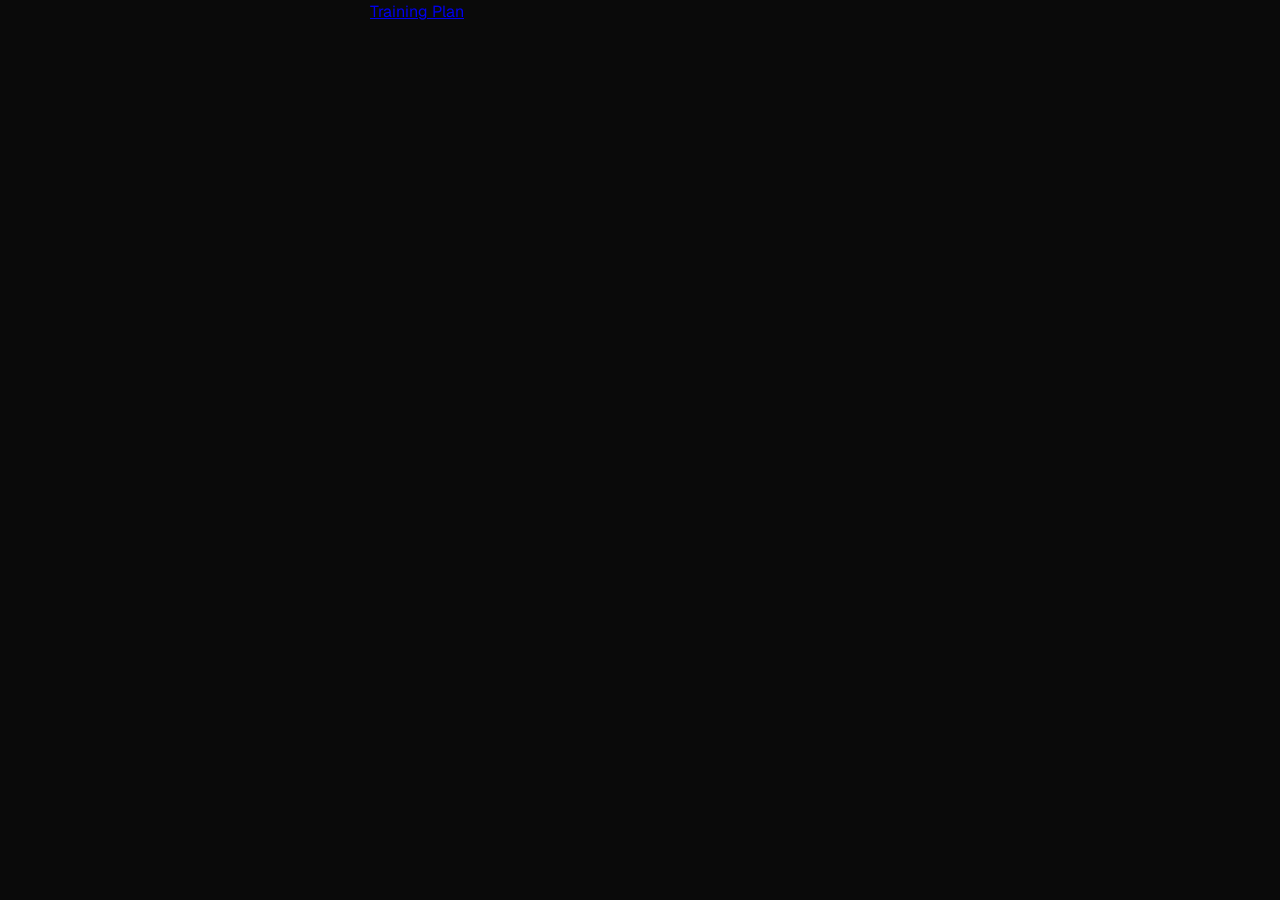
==== commit 3a1d4d5c: "Added Home Page" ====
--- a/index.html
+++ b/index.html
@@ -1,1351 +1,48 @@
-<!DOCTYPE html>
+<!doctype html>
 <html lang="en">
-<head>
-<meta charset="UTF-8">
-<meta name="viewport" content="width=device-width, initial-scale=1.0, viewport-fit=cover, user-scalable=no">
-<meta name="theme-color" content="#0a0a0a">
-<meta name="apple-mobile-web-app-capable" content="yes">
-<meta name="apple-mobile-web-app-status-bar-style" content="black-translucent">
-<meta name="apple-mobile-web-app-title" content="Plan">
-<meta name="mobile-web-app-capable" content="yes">
-<title>Training Plan</title>
+  <head>
+    <meta charset="UTF-8" />
+    <meta
+      name="viewport"
+      content="width=device-width, initial-scale=1.0, viewport-fit=cover, user-scalable=no"
+    />
+    <meta name="theme-color" content="#0a0a0a" />
+    <meta name="apple-mobile-web-app-capable" content="yes" />
+    <meta
+      name="apple-mobile-web-app-status-bar-style"
+      content="black-translucent"
+    />
+    <meta name="apple-mobile-web-app-title" content="Plan" />
+    <meta name="mobile-web-app-capable" content="yes" />
+    <title>Home</title>
 
-<link rel="apple-touch-icon" href="[data-uri]">
-<link rel="icon" type="image/png" href="[data-uri]">
+    <link
+      rel="apple-touch-icon"
+      href="[data-uri]"
+    />
+    <link
+      rel="icon"
+      type="image/png"
+      href="[data-uri]"
+    />
 
-<link rel="manifest" href='data:application/manifest+json,{"name":"Sam%27s Training Plan","short_name":"Plan","start_url":".","display":"standalone","background_color":"%230a0a0a","theme_color":"%230a0a0a","icons":[{"src":"[data-uri]","sizes":"180x180","type":"image/png"}]}'>
+    <link
+      rel="manifest"
+      href='data:application/manifest+json,{"name":"Sam%27s Training Plan","short_name":"Plan","start_url":".","display":"standalone","background_color":"%230a0a0a","theme_color":"%230a0a0a","icons":[{"src":"[data-uri]","sizes":"180x180","type":"image/png"}]}'
+    />
 
-<link rel="preconnect" href="https://fonts.googleapis.com">
-<link rel="preconnect" href="https://fonts.gstatic.com" crossorigin>
-<link href="https://fonts.googleapis.com/css2?family=Instrument+Serif:ital@0;1&family=Geist:wght@300;400;500;600&family=Geist+Mono:wght@400;500&display=swap" rel="stylesheet">
+    <link rel="preconnect" href="https://fonts.googleapis.com" />
+    <link rel="preconnect" href="https://fonts.gstatic.com" crossorigin />
+    <link
+      href="https://fonts.googleapis.com/css2?family=Instrument+Serif:ital@0;1&family=Geist:wght@300;400;500;600&family=Geist+Mono:wght@400;500&display=swap"
+      rel="stylesheet"
+    />
 
-<style>
-  * { box-sizing: border-box; margin: 0; padding: 0; -webkit-tap-highlight-color: transparent; }
-
-  :root {
-    --bg: #0a0a0a;
-    --surface: #161616;
-    --surface-2: #1f1f1f;
-    --border: rgba(255,255,255,0.08);
-    --border-strong: rgba(255,255,255,0.16);
-    --text: #f0ede5;
-    --text-dim: #a8a39a;
-    --text-faint: #6b6760;
-    --accent: #d4a574;
-    --accent-glow: rgba(212, 165, 116, 0.15);
-    --done: #7fb069;
-    --done-glow: rgba(127, 176, 105, 0.2);
-    --tab-bar-h: calc(56px + env(safe-area-inset-bottom));
-  }
-
-  html, body {
-    background: var(--bg);
-    color: var(--text);
-    font-family: 'Geist', system-ui, sans-serif;
-    font-weight: 400;
-    line-height: 1.5;
-    min-height: 100vh;
-    overscroll-behavior-y: none;
-    -webkit-font-smoothing: antialiased;
-  }
-
-  body {
-    padding-bottom: var(--tab-bar-h);
-    max-width: 540px;
-    margin: 0 auto;
-  }
-
-  main {
-    padding-top: env(safe-area-inset-top);
-  }
-
-  /* Tab panels */
-  .tab-panel { display: none; }
-  .tab-panel[data-active="true"] { display: block; animation: fade 0.2s ease; }
-
-  @keyframes fade {
-    from { opacity: 0; transform: translateY(4px); }
-    to { opacity: 1; transform: translateY(0); }
-  }
-
-  /* Bottom tab bar */
-  .tab-bar {
-    position: fixed;
-    bottom: 0;
-    left: 0;
-    right: 0;
-    height: var(--tab-bar-h);
-    padding-bottom: env(safe-area-inset-bottom);
-    background: rgba(10,10,10,0.92);
-    backdrop-filter: blur(20px);
-    -webkit-backdrop-filter: blur(20px);
-    border-top: 1px solid var(--border);
-    display: flex;
-    z-index: 100;
-    max-width: 540px;
-    margin: 0 auto;
-  }
-
-  .tab-bar button {
-    flex: 1;
-    background: transparent;
-    border: 0;
-    color: var(--text-faint);
-    font-family: 'Geist', sans-serif;
-    font-size: 11px;
-    font-weight: 500;
-    letter-spacing: 0.04em;
-    cursor: pointer;
-    display: flex;
-    flex-direction: column;
-    align-items: center;
-    justify-content: center;
-    gap: 3px;
-    padding: 6px 0 8px;
-    transition: color 0.15s ease;
-  }
-
-  .tab-bar button[data-active="true"] {
-    color: var(--accent);
-  }
-
-  .tab-bar svg {
-    width: 22px;
-    height: 22px;
-    stroke-width: 1.5;
-  }
-
-  /* Date header — Today tab */
-  .date-header {
-    position: sticky;
-    top: 0;
-    z-index: 10;
-    background: var(--bg);
-    padding: 18px 16px 14px;
-    border-bottom: 1px solid var(--border);
-    display: grid;
-    grid-template-columns: 44px 1fr 44px;
-    align-items: center;
-    gap: 8px;
-  }
-
-  .date-arrow {
-    height: 44px;
-    width: 44px;
-    background: transparent;
-    border: 1px solid var(--border);
-    border-radius: 10px;
-    color: var(--text-dim);
-    font-size: 20px;
-    cursor: pointer;
-    display: flex;
-    align-items: center;
-    justify-content: center;
-    transition: all 0.15s ease;
-  }
-  .date-arrow:active { background: var(--surface); transform: scale(0.96); }
-
-  .date-display {
-    background: transparent;
-    border: 0;
-    color: var(--text);
-    cursor: pointer;
-    text-align: center;
-    line-height: 1.2;
-  }
-
-  .date-display .eyebrow {
-    font-family: 'Geist Mono', monospace;
-    font-size: 10px;
-    font-weight: 500;
-    letter-spacing: 0.16em;
-    text-transform: uppercase;
-    color: var(--accent);
-    margin-bottom: 3px;
-  }
-
-  .date-display .full-date {
-    font-family: 'Instrument Serif', serif;
-    font-size: 22px;
-    font-style: italic;
-  }
-
-  .jump-today {
-    display: block;
-    margin: 8px auto 0;
-    background: transparent;
-    border: 1px solid var(--border);
-    color: var(--text-dim);
-    font-family: 'Geist Mono', monospace;
-    font-size: 10px;
-    font-weight: 500;
-    letter-spacing: 0.1em;
-    text-transform: uppercase;
-    padding: 5px 10px;
-    border-radius: 999px;
-    cursor: pointer;
-  }
-  .jump-today:active { background: var(--surface); }
-
-  /* Day title block */
-  .day-block { padding: 22px 20px 8px; }
-
-  .day-title {
-    font-family: 'Instrument Serif', serif;
-    font-weight: 400;
-    font-size: 32px;
-    line-height: 1.1;
-    margin-bottom: 4px;
-  }
-  .day-title em { font-style: italic; color: var(--accent); }
-
-  .day-subtitle {
-    font-family: 'Geist Mono', monospace;
-    font-size: 12px;
-    letter-spacing: 0.1em;
-    text-transform: uppercase;
-    color: var(--text-dim);
-    margin-bottom: 22px;
-  }
-
-  /* Sections */
-  .section { margin-bottom: 28px; padding: 0 20px; }
-
-  .section-label {
-    display: flex;
-    align-items: baseline;
-    gap: 10px;
-    margin-bottom: 14px;
-    padding-bottom: 8px;
-    border-bottom: 1px dashed var(--border);
-  }
-
-  .section-num {
-    font-family: 'Geist Mono', monospace;
-    font-size: 11px;
-    color: var(--accent);
-    letter-spacing: 0.1em;
-  }
-
-  .section-name {
-    font-family: 'Instrument Serif', serif;
-    font-style: italic;
-    font-size: 18px;
-    color: var(--text);
-  }
-
-  /* Exercise card */
-  .exercise {
-    background: var(--surface);
-    border: 1px solid var(--border);
-    border-radius: 14px;
-    padding: 16px;
-    margin-bottom: 10px;
-    transition: border-color 0.2s ease;
-  }
-  .exercise.done {
-    border-color: var(--done);
-    background: linear-gradient(180deg, rgba(127,176,105,0.04), transparent);
-  }
-
-  .exercise-header {
-    display: flex;
-    justify-content: space-between;
-    align-items: flex-start;
-    gap: 12px;
-    margin-bottom: 12px;
-  }
-
-  .exercise-name {
-    font-size: 16px;
-    font-weight: 500;
-    line-height: 1.3;
-    color: var(--text);
-  }
-
-  .exercise-name .added {
-    display: inline-block;
-    font-family: 'Geist Mono', monospace;
-    font-size: 9px;
-    font-weight: 500;
-    letter-spacing: 0.1em;
-    color: var(--accent);
-    background: var(--accent-glow);
-    padding: 2px 6px;
-    border-radius: 4px;
-    margin-left: 6px;
-    vertical-align: 2px;
-  }
-
-  .exercise-prescription {
-    font-family: 'Geist Mono', monospace;
-    font-size: 12px;
-    color: var(--text-dim);
-    white-space: nowrap;
-  }
-
-  .exercise-note {
-    font-size: 13px;
-    color: var(--text-dim);
-    font-style: italic;
-    line-height: 1.5;
-    margin-bottom: 14px;
-    padding-left: 10px;
-    border-left: 2px solid var(--border);
-  }
-
-  /* Sets */
-  .sets { display: flex; flex-direction: column; gap: 6px; }
-
-  .sets-header {
-    display: grid;
-    grid-template-columns: 56px 1fr 1fr;
-    gap: 8px;
-    padding: 0 4px 4px;
-    font-family: 'Geist Mono', monospace;
-    font-size: 9px;
-    letter-spacing: 0.14em;
-    text-transform: uppercase;
-    color: var(--text-faint);
-  }
-  .sets-header div:nth-child(2),
-  .sets-header div:nth-child(3) { text-align: center; }
-
-  .set-row {
-    display: grid;
-    grid-template-columns: 56px 1fr 1fr;
-    gap: 8px;
-    align-items: center;
-  }
-
-  .set-box {
-    height: 44px;
-    background: var(--surface-2);
-    border: 1px solid var(--border);
-    border-radius: 10px;
-    cursor: pointer;
-    display: flex;
-    align-items: center;
-    justify-content: center;
-    font-family: 'Geist Mono', monospace;
-    font-size: 12px;
-    color: var(--text-dim);
-    transition: all 0.15s ease;
-    user-select: none;
-  }
-  .set-box:active { transform: scale(0.96); }
-  .set-box[data-checked="true"] {
-    background: var(--done);
-    border-color: var(--done);
-    color: #0a1505;
-    font-weight: 500;
-  }
-
-  .set-input {
-    height: 44px;
-    background: var(--surface-2);
-    border: 1px solid var(--border);
-    border-radius: 10px;
-    color: var(--text);
-    font-family: 'Geist Mono', monospace;
-    font-size: 14px;
-    font-weight: 500;
-    text-align: center;
-    width: 100%;
-    -moz-appearance: textfield;
-    transition: border-color 0.15s ease, background 0.15s ease;
-  }
-  .set-input::-webkit-outer-spin-button,
-  .set-input::-webkit-inner-spin-button { -webkit-appearance: none; margin: 0; }
-  .set-input::placeholder { color: var(--text-faint); font-weight: 400; }
-  .set-input:focus { outline: none; border-color: var(--accent); background: var(--bg); }
-  .set-input.has-value { color: var(--text); border-color: var(--border-strong); }
-
-  /* Primer simple layout */
-  .sets.primer { flex-direction: row; flex-wrap: wrap; gap: 8px; }
-  .sets.primer .set-box { flex: 1; min-width: 56px; }
-
-  /* Cardio */
-  .cardio-block {
-    background: var(--surface);
-    border: 1px solid var(--border);
-    border-radius: 14px;
-    padding: 18px;
-  }
-  .cardio-row {
-    display: flex;
-    justify-content: space-between;
-    gap: 14px;
-    padding: 10px 0;
-    border-top: 1px dashed var(--border);
-  }
-  .cardio-row:first-child { border-top: 0; padding-top: 0; }
-  .cardio-row:last-child { padding-bottom: 0; }
-  .cardio-label {
-    font-family: 'Geist Mono', monospace;
-    font-size: 11px;
-    color: var(--accent);
-    letter-spacing: 0.08em;
-    text-transform: uppercase;
-    flex-shrink: 0;
-  }
-  .cardio-detail {
-    font-size: 14px;
-    color: var(--text);
-    text-align: right;
-    line-height: 1.4;
-  }
-
-  /* Rest day */
-  .rest-card {
-    background: var(--surface);
-    border: 1px solid var(--border);
-    border-radius: 14px;
-    padding: 36px 20px;
-    text-align: center;
-    margin: 0 20px;
-  }
-  .rest-card .icon {
-    font-family: 'Instrument Serif', serif;
-    font-style: italic;
-    font-size: 64px;
-    color: var(--accent);
-    line-height: 1;
-    margin-bottom: 12px;
-  }
-  .rest-card .label {
-    font-family: 'Instrument Serif', serif;
-    font-size: 22px;
-    margin-bottom: 14px;
-  }
-  .rest-card .detail {
-    font-size: 14px;
-    color: var(--text-dim);
-    line-height: 1.6;
-  }
-
-  /* History tab */
-  .history-header {
-    padding: 24px 20px 16px;
-    border-bottom: 1px solid var(--border);
-  }
-
-  .history-stats {
-    display: grid;
-    grid-template-columns: repeat(3, 1fr);
-    gap: 8px;
-    margin-bottom: 20px;
-  }
-
-  .stat-card {
-    background: var(--surface);
-    border: 1px solid var(--border);
-    border-radius: 12px;
-    padding: 12px;
-    text-align: center;
-  }
-  .stat-value {
-    font-family: 'Instrument Serif', serif;
-    font-size: 28px;
-    line-height: 1;
-    color: var(--accent);
-    margin-bottom: 4px;
-  }
-  .stat-label {
-    font-family: 'Geist Mono', monospace;
-    font-size: 9px;
-    letter-spacing: 0.12em;
-    text-transform: uppercase;
-    color: var(--text-faint);
-  }
-
-  /* Calendar */
-  .cal-nav {
-    display: flex;
-    justify-content: space-between;
-    align-items: center;
-    padding: 0 20px;
-    margin-top: 14px;
-    margin-bottom: 12px;
-  }
-
-  .cal-nav button {
-    height: 36px;
-    width: 36px;
-    background: transparent;
-    border: 1px solid var(--border);
-    border-radius: 8px;
-    color: var(--text-dim);
-    cursor: pointer;
-    font-size: 16px;
-  }
-
-  .cal-month {
-    font-family: 'Instrument Serif', serif;
-    font-size: 22px;
-    font-style: italic;
-  }
-
-  .cal-grid {
-    padding: 0 20px 20px;
-  }
-
-  .cal-weekdays {
-    display: grid;
-    grid-template-columns: repeat(7, 1fr);
-    gap: 4px;
-    margin-bottom: 6px;
-  }
-  .cal-weekdays div {
-    font-family: 'Geist Mono', monospace;
-    font-size: 9px;
-    letter-spacing: 0.1em;
-    text-transform: uppercase;
-    color: var(--text-faint);
-    text-align: center;
-    padding: 6px 0;
-  }
-
-  .cal-days {
-    display: grid;
-    grid-template-columns: repeat(7, 1fr);
-    gap: 4px;
-  }
-
-  .cal-day {
-    aspect-ratio: 1;
-    background: transparent;
-    border: 1px solid transparent;
-    border-radius: 8px;
-    color: var(--text-dim);
-    font-family: 'Geist Mono', monospace;
-    font-size: 13px;
-    cursor: pointer;
-    display: flex;
-    flex-direction: column;
-    align-items: center;
-    justify-content: center;
-    position: relative;
-    transition: all 0.15s ease;
-  }
-  .cal-day:active { transform: scale(0.94); }
-  .cal-day[data-empty="true"] { cursor: default; opacity: 0; pointer-events: none; }
-  .cal-day[data-rest="true"] { color: var(--text-faint); }
-  .cal-day[data-has-data="true"] { color: var(--text); background: var(--surface); border-color: var(--border); }
-  .cal-day[data-completed="true"] {
-    color: #0a1505;
-    background: var(--done);
-    border-color: var(--done);
-    font-weight: 500;
-  }
-  .cal-day[data-today="true"] {
-    border-color: var(--accent);
-    color: var(--accent);
-  }
-  .cal-day[data-today="true"][data-completed="true"] {
-    color: #0a1505;
-    border-color: #0a1505;
-  }
-  .cal-day[data-selected="true"] {
-    box-shadow: 0 0 0 2px var(--accent);
-  }
-
-  /* Plan tab */
-  .plan-header { padding: 24px 20px 0; }
-  .plan-eyebrow {
-    font-family: 'Geist Mono', monospace;
-    font-size: 11px;
-    font-weight: 500;
-    letter-spacing: 0.16em;
-    text-transform: uppercase;
-    color: var(--accent);
-    margin-bottom: 8px;
-  }
-  .plan-title {
-    font-family: 'Instrument Serif', serif;
-    font-weight: 400;
-    font-size: 32px;
-    line-height: 1.05;
-  }
-  .plan-title em { font-style: italic; color: var(--accent); }
-
-  .day-nav {
-    position: sticky;
-    top: 0;
-    background: var(--bg);
-    z-index: 5;
-    padding: 14px 12px;
-    border-bottom: 1px solid var(--border);
-    overflow-x: auto;
-    scrollbar-width: none;
-    -webkit-overflow-scrolling: touch;
-    margin-top: 18px;
-  }
-  .day-nav::-webkit-scrollbar { display: none; }
-
-  .day-nav-inner {
-    display: flex;
-    gap: 6px;
-    min-width: max-content;
-  }
-
-  .day-btn {
-    background: transparent;
-    border: 1px solid var(--border);
-    color: var(--text-dim);
-    font-family: 'Geist Mono', monospace;
-    font-size: 12px;
-    font-weight: 500;
-    letter-spacing: 0.06em;
-    text-transform: uppercase;
-    padding: 9px 14px;
-    border-radius: 999px;
-    cursor: pointer;
-    transition: all 0.15s ease;
-    white-space: nowrap;
-  }
-  .day-btn[aria-selected="true"] {
-    background: var(--accent);
-    border-color: var(--accent);
-    color: #1a1108;
-  }
-
-  /* Read-only plan list */
-  .plan-list { padding: 16px 20px 0; }
-  .plan-section { margin-bottom: 24px; }
-  .plan-row {
-    display: flex;
-    justify-content: space-between;
-    align-items: baseline;
-    gap: 12px;
-    padding: 10px 0;
-    border-bottom: 1px dashed var(--border);
-  }
-  .plan-row:last-child { border-bottom: 0; }
-  .plan-name { font-size: 15px; }
-  .plan-name .added {
-    display: inline-block;
-    font-family: 'Geist Mono', monospace;
-    font-size: 9px;
-    color: var(--accent);
-    background: var(--accent-glow);
-    padding: 2px 6px;
-    border-radius: 4px;
-    margin-left: 4px;
-    vertical-align: 2px;
-    font-weight: 500;
-    letter-spacing: 0.1em;
-  }
-  .plan-prescription {
-    font-family: 'Geist Mono', monospace;
-    font-size: 12px;
-    color: var(--text-dim);
-  }
-
-  /* Notes block (used in Plan) */
-  .notes { padding: 24px 20px 32px; border-top: 1px solid var(--border); }
-  .notes h2 {
-    font-family: 'Instrument Serif', serif;
-    font-weight: 400;
-    font-size: 24px;
-    margin-bottom: 16px;
-  }
-  .notes h2 em { font-style: italic; color: var(--accent); }
-  .note-row {
-    padding: 14px 0;
-    border-top: 1px dashed var(--border);
-  }
-  .note-row:first-of-type { border-top: 0; }
-  .note-key {
-    font-family: 'Geist Mono', monospace;
-    font-size: 10px;
-    letter-spacing: 0.12em;
-    text-transform: uppercase;
-    color: var(--accent);
-    margin-bottom: 4px;
-  }
-  .note-value { font-size: 14px; color: var(--text-dim); line-height: 1.55; }
-  .note-value strong { color: var(--text); font-weight: 500; }
-
-  @media (min-width: 600px) {
-    .day-title, .plan-title { font-size: 38px; }
-    .date-display .full-date { font-size: 26px; }
-  }
-</style>
-</head>
-<body>
-
-<main>
-  <section class="tab-panel" data-tab="today" data-active="true">
-    <header class="date-header">
-      <button class="date-arrow" id="prevDay" aria-label="Previous day">‹</button>
-      <button class="date-display" id="dateDisplay">
-        <div class="eyebrow" id="dateEyebrow">Today</div>
-        <div class="full-date" id="dateFull">—</div>
-      </button>
-      <button class="date-arrow" id="nextDay" aria-label="Next day">›</button>
-    </header>
-    <div id="todayContent"></div>
-  </section>
-
-  <section class="tab-panel" data-tab="history">
-    <div class="history-header">
-      <div class="plan-eyebrow">All sessions · saved forever</div>
-      <h1 class="plan-title">Your <em>history</em></h1>
+    <link rel="stylesheet" href="styles.css" />
+  </head>
+  <body>
+    <div>
+      <a href="/training-plan/training-plan.html">Training Plan</a>
     </div>
-    <div style="padding: 20px;">
-      <div class="history-stats" id="historyStats"></div>
-    </div>
-    <div class="cal-nav">
-      <button id="calPrev" aria-label="Previous month">‹</button>
-      <div class="cal-month" id="calMonth">—</div>
-      <button id="calNext" aria-label="Next month">›</button>
-    </div>
-    <div class="cal-grid">
-      <div class="cal-weekdays">
-        <div>Sun</div><div>Mon</div><div>Tue</div><div>Wed</div><div>Thu</div><div>Fri</div><div>Sat</div>
-      </div>
-      <div class="cal-days" id="calDays"></div>
-    </div>
-    <div style="padding: 0 20px 20px; font-size: 13px; color: var(--text-dim); line-height: 1.6;">
-      <div style="display: flex; gap: 14px; flex-wrap: wrap; margin-top: 8px;">
-        <span style="display: inline-flex; align-items: center; gap: 6px;"><span style="width: 12px; height: 12px; background: var(--done); border-radius: 3px;"></span>Workout completed</span>
-        <span style="display: inline-flex; align-items: center; gap: 6px;"><span style="width: 12px; height: 12px; background: var(--surface); border: 1px solid var(--border); border-radius: 3px;"></span>Partial / in progress</span>
-        <span style="display: inline-flex; align-items: center; gap: 6px;"><span style="width: 12px; height: 12px; border: 1px solid var(--accent); border-radius: 3px;"></span>Today</span>
-      </div>
-    </div>
-  </section>
-
-  <section class="tab-panel" data-tab="plan">
-    <div class="plan-header">
-      <div class="plan-eyebrow">12-week cut · beach body build</div>
-      <h1 class="plan-title">Sam's <em>training</em> plan</h1>
-    </div>
-    <nav class="day-nav" role="tablist">
-      <div class="day-nav-inner" id="planDayNav"></div>
-    </nav>
-    <div id="planContent"></div>
-
-    <section class="notes">
-      <h2>Execution <em>notes</em></h2>
-      <div class="note-row">
-        <div class="note-key">Rest</div>
-        <div class="note-value"><strong>~90 sec</strong> on compounds. <strong>60 sec</strong> on isolation. Keep density high — don't drag rest while cutting.</div>
-      </div>
-      <div class="note-row">
-        <div class="note-key">RPE Target</div>
-        <div class="note-value"><strong>RPE 7–8</strong> on most working sets — finish with 2–3 reps in the tank. Last set can push to <strong>RPE 9</strong> (1 rep left).</div>
-      </div>
-      <div class="note-row">
-        <div class="note-key">Progression</div>
-        <div class="note-value">During a cut, the goal is to <strong>not lose strength</strong>. Add 2.5–5 lbs every 1–2 weeks on big lifts. Hit top of rep range with good form for 2 sessions in a row → bump weight.</div>
-      </div>
-      <div class="note-row">
-        <div class="note-key">The Primer</div>
-        <div class="note-value"><strong>Non-negotiable.</strong> Six minutes of dead bug / bird dog / plank protects your low back on squats and rows.</div>
-      </div>
-      <div class="note-row">
-        <div class="note-key">Track These</div>
-        <div class="note-value">Top set on <strong>goblet squat, DB bench, hip thrust, lat pulldown, seated row</strong>. If those hold or climb while bodyweight drops — you're recomping.</div>
-      </div>
-    </section>
-  </section>
-</main>
-
-<nav class="tab-bar">
-  <button data-tab-btn="today" data-active="true">
-    <svg viewBox="0 0 24 24" fill="none" stroke="currentColor" stroke-linecap="round" stroke-linejoin="round"><path d="M6 4v3M18 4v3M5 11h14M4 8h16v12H4z"/><circle cx="12" cy="15" r="2" fill="currentColor"/></svg>
-    Today
-  </button>
-  <button data-tab-btn="history">
-    <svg viewBox="0 0 24 24" fill="none" stroke="currentColor" stroke-linecap="round" stroke-linejoin="round"><circle cx="12" cy="12" r="9"/><path d="M12 7v5l3 3"/></svg>
-    History
-  </button>
-  <button data-tab-btn="plan">
-    <svg viewBox="0 0 24 24" fill="none" stroke="currentColor" stroke-linecap="round" stroke-linejoin="round"><path d="M4 6h16M4 12h16M4 18h10"/></svg>
-    Plan
-  </button>
-</nav>
-
-<script>
-const PROGRAM = [
-  {
-    key: 'mon', name: 'Mon', dayIdx: 1,
-    title: 'Lower Body', subtitle: 'Strength · ~60 min',
-    sections: [
-      { label: 'Primer', name: 'Core wake-up · 6 min', exercises: [
-        { name: 'Dead Bug', sets: 2, prescription: '2 × 10/side' },
-        { name: 'Bird Dog', sets: 2, prescription: '2 × 10/side' },
-        { name: 'Plank', sets: 1, prescription: '1 × 30 sec' },
-      ]},
-      { label: 'Main', name: 'Strength block', exercises: [
-        { name: 'Goblet Squat', sets: 4, prescription: '4 × 10' },
-        { name: 'Leg Press', sets: 3, prescription: '3 × 12' },
-        { name: 'Step-ups', sets: 3, prescription: '3 × 10/leg' },
-        { name: 'Seated Leg Curl', sets: 3, prescription: '3 × 12' },
-        { name: 'Calf Raises', sets: 4, prescription: '4 × 15' },
-      ]},
-    ]
-  },
-  {
-    key: 'tue', name: 'Tue', dayIdx: 2,
-    title: 'Upper Push', subtitle: 'Shoulder-safe · ~50 min',
-    sections: [
-      { label: 'Primer', name: 'Core wake-up · 6 min', exercises: [
-        { name: 'Dead Bug', sets: 2, prescription: '2 × 10/side' },
-        { name: 'Bird Dog', sets: 2, prescription: '2 × 10/side' },
-        { name: 'Plank', sets: 1, prescription: '1 × 30 sec' },
-      ]},
-      { label: 'Main', name: 'Push block', exercises: [
-        { name: 'Dumbbell Bench Press', sets: 4, prescription: '4 × 8–10' },
-        { name: 'Machine Chest Press', sets: 3, prescription: '3 × 10' },
-        { name: 'Dumbbell or Cable Flye', added: true, sets: 3, prescription: '3 × 12', note: 'Deep stretch at the bottom — this is the chest-developer your push day was missing.' },
-        { name: 'Lateral Raises', sets: 3, prescription: '3 × 15' },
-        { name: 'Triceps Pushdown', sets: 3, prescription: '3 × 12' },
-      ]},
-    ]
-  },
-  {
-    key: 'wed', name: 'Wed', dayIdx: 3,
-    title: 'Core + Cardio', subtitle: 'Conditioning · ~40 min',
-    sections: [
-      { label: 'Abs', name: 'Direct core work', exercises: [
-        { name: 'Hanging Knee Raise', added: true, sets: 3, prescription: '3 × 10–12', note: "If grip fails, switch to captain's chair." },
-        { name: 'Pallof Press', added: true, sets: 3, prescription: '3 × 10/side', note: 'Anti-rotation — huge for obliques and a tight midsection.' },
-        { name: 'Plank', sets: 3, prescription: '3 × 30–45 sec' },
-      ]},
-      { label: 'Cardio', name: 'Alternate weekly', cardio: true },
-    ]
-  },
-  {
-    key: 'thu', name: 'Thu', dayIdx: 4,
-    title: 'Active Recovery', subtitle: 'Move easy',
-    rest: { label: 'Walk it off', detail: '8–10k steps. Light walking, 5–10 min mobility/stretching if anything feels tight.' }
-  },
-  {
-    key: 'fri', name: 'Fri', dayIdx: 5,
-    title: 'Lower Body', subtitle: 'Hypertrophy · ~60 min',
-    sections: [
-      { label: 'Primer', name: 'Core wake-up · 6 min', exercises: [
-        { name: 'Dead Bug', sets: 2, prescription: '2 × 10/side' },
-        { name: 'Bird Dog', sets: 2, prescription: '2 × 10/side' },
-        { name: 'Plank', sets: 1, prescription: '1 × 30 sec' },
-      ]},
-      { label: 'Main', name: 'Hypertrophy block', exercises: [
-        { name: 'Bulgarian Split Squat', sets: 3, prescription: '3 × 10/leg' },
-        { name: 'Hip Thrust', sets: 4, prescription: '4 × 12' },
-        { name: 'Leg Extension', sets: 3, prescription: '3 × 15' },
-        { name: 'Hamstring Curl', sets: 3, prescription: '3 × 12' },
-        { name: 'Calf Raises', added: true, sets: 3, prescription: '3 × 15', note: 'Different variation from Monday.' },
-        { name: 'Side Plank', added: true, sets: 3, prescription: '3 × 30 sec/side' },
-      ]},
-    ]
-  },
-  {
-    key: 'sat', name: 'Sat', dayIdx: 6,
-    title: 'Upper Pull', subtitle: 'Back + biceps · ~55 min',
-    sections: [
-      { label: 'Primer', name: 'Core wake-up · 6 min', exercises: [
-        { name: 'Dead Bug', sets: 2, prescription: '2 × 10/side' },
-        { name: 'Bird Dog', sets: 2, prescription: '2 × 10/side' },
-        { name: 'Plank', sets: 1, prescription: '1 × 30 sec' },
-      ]},
-      { label: 'Main', name: 'Pull block', exercises: [
-        { name: 'Lat Pulldown', sets: 4, prescription: '4 × 10' },
-        { name: 'Chest-Supported Row or 1-Arm DB Row', added: true, sets: 3, prescription: '3 × 10', note: 'Thick mid-back — what makes your waist look smaller.' },
-        { name: 'Seated Row', sets: 4, prescription: '4 × 10' },
-        { name: 'Face Pull', sets: 3, prescription: '3 × 15' },
-        { name: 'Dumbbell Curls', sets: 3, prescription: '3 × 12' },
-      ]},
-    ]
-  },
-  {
-    key: 'sun', name: 'Sun', dayIdx: 0,
-    title: 'Rest', subtitle: 'Full recovery',
-    rest: { label: 'Off the gym floor', detail: '8–10k steps. Light walking, sauna or stretching if available. Sleep 7+ hours — this is when you actually build.' }
-  }
-];
-
-// ---------- Storage ----------
-const STORAGE_KEY = 'training-plan-state-v3';
-
-function loadState() {
-  try {
-    const raw = localStorage.getItem(STORAGE_KEY);
-    if (raw) return JSON.parse(raw);
-  } catch {}
-  // Migrate from v2 if present
-  try {
-    const v2 = localStorage.getItem('training-plan-state-v2');
-    if (v2) {
-      const old = JSON.parse(v2);
-      const fresh = { v: 3, sessions: {} };
-      const today = formatDate(new Date());
-      fresh.sessions[today] = {};
-      for (const [k, val] of Object.entries(old)) {
-        if (typeof val === 'object' && val !== null) {
-          fresh.sessions[today][k] = val;
-        }
-      }
-      return fresh;
-    }
-  } catch {}
-  return { v: 3, sessions: {} };
-}
-
-function saveState() {
-  try { localStorage.setItem(STORAGE_KEY, JSON.stringify(state)); } catch {}
-}
-
-let state = loadState();
-
-// ---------- Date utilities ----------
-function formatDate(d) {
-  const y = d.getFullYear();
-  const m = String(d.getMonth() + 1).padStart(2, '0');
-  const dd = String(d.getDate()).padStart(2, '0');
-  return `${y}-${m}-${dd}`;
-}
-
-function parseDate(s) {
-  const [y, m, d] = s.split('-').map(Number);
-  return new Date(y, m - 1, d);
-}
-
-function isSameDate(a, b) { return formatDate(a) === formatDate(b); }
-
-function dayKeyFromDate(d) {
-  const idx = d.getDay();
-  return PROGRAM.find(p => p.dayIdx === idx).key;
-}
-
-function dayFromDate(d) {
-  return PROGRAM.find(p => p.dayIdx === d.getDay());
-}
-
-function formatDateLong(d) {
-  return d.toLocaleDateString('en-US', { weekday: 'long', month: 'long', day: 'numeric' });
-}
-
-function formatMonthYear(d) {
-  return d.toLocaleDateString('en-US', { month: 'long', year: 'numeric' });
-}
-
-// ---------- Set data accessors (date-keyed) ----------
-function getSet(date, dayKey, sIdx, eIdx, setIdx) {
-  const ds = state.sessions[date];
-  if (!ds) return { done: false, weight: '', reps: '' };
-  const k = `${dayKey}-${sIdx}-${eIdx}-${setIdx}`;
-  return ds[k] || { done: false, weight: '', reps: '' };
-}
-
-function updateSet(date, dayKey, sIdx, eIdx, setIdx, patch) {
-  if (!state.sessions[date]) state.sessions[date] = {};
-  const k = `${dayKey}-${sIdx}-${eIdx}-${setIdx}`;
-  const cur = state.sessions[date][k] || { done: false, weight: '', reps: '' };
-  state.sessions[date][k] = { ...cur, ...patch };
-  saveState();
-}
-
-function exerciseDoneOnDate(date, dayKey, sIdx, eIdx, totalSets) {
-  for (let s = 0; s < totalSets; s++) {
-    if (!getSet(date, dayKey, sIdx, eIdx, s).done) return false;
-  }
-  return true;
-}
-
-// "Has any data" = any check or any input filled
-function dateHasAnyData(date) {
-  const ds = state.sessions[date];
-  if (!ds) return false;
-  return Object.values(ds).some(v => v.done || v.weight || v.reps);
-}
-
-// "Workout completed" = at least 75% of working-set checks done across the day's plan
-function dateIsCompleted(date) {
-  const day = dayFromDate(parseDate(date));
-  if (day.rest) return false;
-  let total = 0, done = 0;
-  day.sections.forEach((sec, sIdx) => {
-    if (sec.cardio) return;
-    sec.exercises.forEach((ex, eIdx) => {
-      for (let s = 0; s < ex.sets; s++) {
-        total++;
-        if (getSet(date, day.key, sIdx, eIdx, s).done) done++;
-      }
-    });
-  });
-  return total > 0 && (done / total) >= 0.75;
-}
-
-function repTarget(prescription) {
-  const m = prescription.match(/×\s*(.+)/);
-  return m ? m[1].trim() : '';
-}
-
-// ---------- Today tab ----------
-let currentDate = new Date();
-
-function renderToday() {
-  const dateStr = formatDate(currentDate);
-  const today = new Date();
-  const isToday = isSameDate(currentDate, today);
-  const yesterday = new Date(today); yesterday.setDate(today.getDate() - 1);
-  const tomorrow = new Date(today); tomorrow.setDate(today.getDate() + 1);
-
-  // Header
-  let eyebrow;
-  if (isToday) eyebrow = 'Today';
-  else if (isSameDate(currentDate, yesterday)) eyebrow = 'Yesterday';
-  else if (isSameDate(currentDate, tomorrow)) eyebrow = 'Tomorrow';
-  else eyebrow = currentDate.getFullYear() === today.getFullYear() ? '' : String(currentDate.getFullYear());
-
-  document.getElementById('dateEyebrow').textContent = eyebrow;
-  document.getElementById('dateFull').textContent = formatDateLong(currentDate);
-
-  const day = dayFromDate(currentDate);
-  const container = document.getElementById('todayContent');
-
-  let html = `
-    <div class="day-block">
-      <h2 class="day-title">${day.title}</h2>
-      <div class="day-subtitle">${day.subtitle}</div>
-    </div>
-  `;
-
-  if (!isToday) {
-    html = `
-      <div class="day-block" style="padding-bottom: 0;">
-        <button class="jump-today" id="jumpTodayBtn">↺ Jump to today</button>
-        <h2 class="day-title" style="margin-top:14px;">${day.title}</h2>
-        <div class="day-subtitle">${day.subtitle}</div>
-      </div>
-    `;
-  }
-
-  if (day.rest) {
-    html += `
-      <div class="rest-card">
-        <div class="icon">~</div>
-        <div class="label">${day.rest.label}</div>
-        <div class="detail">${day.rest.detail}</div>
-      </div>
-    `;
-  } else {
-    day.sections.forEach((section, sIdx) => {
-      html += `
-        <div class="section">
-          <div class="section-label">
-            <div class="section-num">${section.label}</div>
-            <div class="section-name">${section.name}</div>
-          </div>
-      `;
-
-      if (section.cardio) {
-        html += `
-          <div class="cardio-block">
-            <div class="cardio-row">
-              <div class="cardio-label">Week A</div>
-              <div class="cardio-detail">Incline Walk · 30–45 min<br><span style="color:var(--text-faint); font-size:12px;">3.0 mph @ 10–12% incline</span></div>
-            </div>
-            <div class="cardio-row">
-              <div class="cardio-label">Week B</div>
-              <div class="cardio-detail">Intervals · ~21 min<br><span style="color:var(--text-faint); font-size:12px;">1 min hard / 2 min easy × 7</span></div>
-            </div>
-          </div>
-        `;
-      } else {
-        section.exercises.forEach((ex, eIdx) => {
-          const done = exerciseDoneOnDate(dateStr, day.key, sIdx, eIdx, ex.sets);
-          const isPrimer = section.label === 'Primer';
-          const repHint = repTarget(ex.prescription);
-          html += `
-            <div class="exercise${done ? ' done' : ''}" data-section="${sIdx}" data-ex="${eIdx}">
-              <div class="exercise-header">
-                <div class="exercise-name">${ex.name}${ex.added ? '<span class="added">NEW</span>' : ''}</div>
-                <div class="exercise-prescription">${ex.prescription}</div>
-              </div>
-              ${ex.note ? `<div class="exercise-note">${ex.note}</div>` : ''}
-              <div class="sets${isPrimer ? ' primer' : ''}">
-          `;
-          if (isPrimer) {
-            for (let s = 0; s < ex.sets; s++) {
-              const data = getSet(dateStr, day.key, sIdx, eIdx, s);
-              html += `<div class="set-box" data-set="${s}" data-checked="${data.done}">Set ${s + 1}</div>`;
-            }
-          } else {
-            html += `<div class="sets-header"><div></div><div>Weight</div><div>Reps</div></div>`;
-            for (let s = 0; s < ex.sets; s++) {
-              const data = getSet(dateStr, day.key, sIdx, eIdx, s);
-              const wHas = data.weight ? ' has-value' : '';
-              const rHas = data.reps ? ' has-value' : '';
-              html += `
-                <div class="set-row">
-                  <div class="set-box" data-set="${s}" data-checked="${data.done}">Set ${s + 1}</div>
-                  <input class="set-input${wHas}" data-set="${s}" data-field="weight" type="text" inputmode="decimal" placeholder="lb" value="${data.weight}">
-                  <input class="set-input${rHas}" data-set="${s}" data-field="reps" type="text" inputmode="numeric" placeholder="${repHint}" value="${data.reps}">
-                </div>
-              `;
-            }
-          }
-          html += `</div></div>`;
-        });
-      }
-      html += `</div>`;
-    });
-  }
-
-  container.innerHTML = html;
-
-  if (!isToday) {
-    const jumpBtn = document.getElementById('jumpTodayBtn');
-    if (jumpBtn) jumpBtn.addEventListener('click', () => { currentDate = new Date(); renderToday(); });
-  }
-}
-
-// Today tab events (delegated to todayContent)
-document.getElementById('todayContent').addEventListener('click', (e) => {
-  const setBox = e.target.closest('.set-box');
-  if (!setBox) return;
-  const exEl = setBox.closest('.exercise');
-  const sectionEl = setBox.closest('.section');
-  const sIdx = parseInt(exEl.dataset.section, 10);
-  const eIdx = parseInt(exEl.dataset.ex, 10);
-  const setIdx = parseInt(setBox.dataset.set, 10);
-  const day = dayFromDate(currentDate);
-  const dateStr = formatDate(currentDate);
-  const cur = getSet(dateStr, day.key, sIdx, eIdx, setIdx);
-  updateSet(dateStr, day.key, sIdx, eIdx, setIdx, { done: !cur.done });
-
-  setBox.dataset.checked = !cur.done;
-
-  const totalSets = day.sections[sIdx].exercises[eIdx].sets;
-  if (exerciseDoneOnDate(dateStr, day.key, sIdx, eIdx, totalSets)) {
-    exEl.classList.add('done');
-  } else {
-    exEl.classList.remove('done');
-  }
-});
-
-document.getElementById('todayContent').addEventListener('input', (e) => {
-  const inp = e.target.closest('.set-input');
-  if (!inp) return;
-  const exEl = inp.closest('.exercise');
-  const sIdx = parseInt(exEl.dataset.section, 10);
-  const eIdx = parseInt(exEl.dataset.ex, 10);
-  const setIdx = parseInt(inp.dataset.set, 10);
-  const field = inp.dataset.field;
-  const day = dayFromDate(currentDate);
-  const dateStr = formatDate(currentDate);
-  updateSet(dateStr, day.key, sIdx, eIdx, setIdx, { [field]: inp.value });
-  inp.classList.toggle('has-value', !!inp.value);
-});
-
-document.getElementById('prevDay').addEventListener('click', () => {
-  currentDate.setDate(currentDate.getDate() - 1);
-  renderToday();
-});
-document.getElementById('nextDay').addEventListener('click', () => {
-  currentDate.setDate(currentDate.getDate() + 1);
-  renderToday();
-});
-document.getElementById('dateDisplay').addEventListener('click', () => {
-  // Tap date → open History
-  switchTab('history');
-});
-
-// ---------- History tab ----------
-let calCursor = new Date();
-calCursor.setDate(1);
-
-function renderHistoryStats() {
-  const sessions = Object.keys(state.sessions).filter(d => dateHasAnyData(d));
-  const completed = sessions.filter(d => dateIsCompleted(d));
-
-  const now = new Date();
-  const ym = `${now.getFullYear()}-${String(now.getMonth()+1).padStart(2,'0')}`;
-  const thisMonth = sessions.filter(d => d.startsWith(ym));
-
-  document.getElementById('historyStats').innerHTML = `
-    <div class="stat-card">
-      <div class="stat-value">${completed.length}</div>
-      <div class="stat-label">Completed</div>
-    </div>
-    <div class="stat-card">
-      <div class="stat-value">${sessions.length}</div>
-      <div class="stat-label">Logged</div>
-    </div>
-    <div class="stat-card">
-      <div class="stat-value">${thisMonth.length}</div>
-      <div class="stat-label">This month</div>
-    </div>
-  `;
-}
-
-function renderCalendar() {
-  document.getElementById('calMonth').textContent = formatMonthYear(calCursor);
-
-  const year = calCursor.getFullYear();
-  const month = calCursor.getMonth();
-  const first = new Date(year, month, 1);
-  const lastDay = new Date(year, month + 1, 0).getDate();
-  const startCol = first.getDay(); // 0=Sun
-
-  const today = new Date();
-  const todayStr = formatDate(today);
-  const selectedStr = formatDate(currentDate);
-
-  let html = '';
-  for (let i = 0; i < startCol; i++) {
-    html += `<div class="cal-day" data-empty="true"></div>`;
-  }
-  for (let d = 1; d <= lastDay; d++) {
-    const date = new Date(year, month, d);
-    const dateStr = formatDate(date);
-    const day = dayFromDate(date);
-    const isRest = !!day.rest;
-    const isToday = dateStr === todayStr;
-    const isSelected = dateStr === selectedStr;
-    const hasData = dateHasAnyData(dateStr);
-    const completed = dateIsCompleted(dateStr);
-
-    html += `<button class="cal-day"
-      data-date="${dateStr}"
-      ${isRest ? 'data-rest="true"' : ''}
-      ${isToday ? 'data-today="true"' : ''}
-      ${isSelected ? 'data-selected="true"' : ''}
-      ${hasData ? 'data-has-data="true"' : ''}
-      ${completed ? 'data-completed="true"' : ''}
-      >${d}</button>`;
-  }
-  document.getElementById('calDays').innerHTML = html;
-}
-
-document.getElementById('calPrev').addEventListener('click', () => {
-  calCursor.setMonth(calCursor.getMonth() - 1);
-  renderCalendar();
-});
-document.getElementById('calNext').addEventListener('click', () => {
-  calCursor.setMonth(calCursor.getMonth() + 1);
-  renderCalendar();
-});
-document.getElementById('calDays').addEventListener('click', (e) => {
-  const btn = e.target.closest('.cal-day[data-date]');
-  if (!btn) return;
-  currentDate = parseDate(btn.dataset.date);
-  renderToday();
-  switchTab('today');
-});
-
-function refreshHistory() {
-  renderHistoryStats();
-  renderCalendar();
-}
-
-// ---------- Plan tab (read-only reference) ----------
-let planCurrentDayKey = (PROGRAM.find(p => p.dayIdx === new Date().getDay()) || PROGRAM[0]).key;
-
-function renderPlanNav() {
-  const nav = document.getElementById('planDayNav');
-  nav.innerHTML = '';
-  PROGRAM.forEach(d => {
-    const btn = document.createElement('button');
-    btn.className = 'day-btn';
-    btn.textContent = d.name;
-    btn.dataset.key = d.key;
-    btn.setAttribute('aria-selected', d.key === planCurrentDayKey);
-    btn.addEventListener('click', () => {
-      planCurrentDayKey = d.key;
-      renderPlanNav();
-      renderPlanContent();
-    });
-    nav.appendChild(btn);
-  });
-}
-
-function renderPlanContent() {
-  const day = PROGRAM.find(p => p.key === planCurrentDayKey);
-  const container = document.getElementById('planContent');
-
-  let html = `
-    <div class="day-block">
-      <h2 class="day-title">${day.title}</h2>
-      <div class="day-subtitle">${day.subtitle}</div>
-    </div>
-  `;
-
-  if (day.rest) {
-    html += `
-      <div class="rest-card">
-        <div class="icon">~</div>
-        <div class="label">${day.rest.label}</div>
-        <div class="detail">${day.rest.detail}</div>
-      </div>
-    `;
-  } else {
-    html += `<div class="plan-list">`;
-    day.sections.forEach((section) => {
-      html += `
-        <div class="plan-section">
-          <div class="section-label">
-            <div class="section-num">${section.label}</div>
-            <div class="section-name">${section.name}</div>
-          </div>
-      `;
-      if (section.cardio) {
-        html += `
-          <div class="cardio-block">
-            <div class="cardio-row">
-              <div class="cardio-label">Week A</div>
-              <div class="cardio-detail">Incline Walk · 30–45 min<br><span style="color:var(--text-faint); font-size:12px;">3.0 mph @ 10–12% incline</span></div>
-            </div>
-            <div class="cardio-row">
-              <div class="cardio-label">Week B</div>
-              <div class="cardio-detail">Intervals · ~21 min<br><span style="color:var(--text-faint); font-size:12px;">1 min hard / 2 min easy × 7</span></div>
-            </div>
-          </div>
-        `;
-      } else {
-        section.exercises.forEach((ex) => {
-          html += `
-            <div class="plan-row">
-              <div class="plan-name">${ex.name}${ex.added ? '<span class="added">NEW</span>' : ''}${ex.note ? `<div style="font-size:12px; color:var(--text-faint); font-style:italic; margin-top:4px;">${ex.note}</div>` : ''}</div>
-              <div class="plan-prescription">${ex.prescription}</div>
-            </div>
-          `;
-        });
-      }
-      html += `</div>`;
-    });
-    html += `</div>`;
-  }
-
-  container.innerHTML = html;
-}
-
-// ---------- Tab switching ----------
-function switchTab(name) {
-  document.querySelectorAll('.tab-panel').forEach(p => {
-    p.dataset.active = p.dataset.tab === name;
-  });
-  document.querySelectorAll('.tab-bar button').forEach(b => {
-    b.dataset.active = b.dataset.tabBtn === name;
-  });
-  if (name === 'history') refreshHistory();
-  if (name === 'today') renderToday();
-  if (name === 'plan') { renderPlanNav(); renderPlanContent(); }
-  window.scrollTo({ top: 0 });
-}
-
-document.querySelectorAll('.tab-bar button').forEach(btn => {
-  btn.addEventListener('click', () => switchTab(btn.dataset.tabBtn));
-});
-
-// ---------- Init ----------
-renderToday();
-renderPlanNav();
-renderPlanContent();
-
-</script>
-</body>
+  </body>
 </html>
--- a/styles.css
+++ b/styles.css
@@ -0,0 +1,651 @@
+* { box-sizing: border-box; margin: 0; padding: 0; -webkit-tap-highlight-color: transparent; }
+
+  :root {
+    --bg: #0a0a0a;
+    --surface: #161616;
+    --surface-2: #1f1f1f;
+    --border: rgba(255,255,255,0.08);
+    --border-strong: rgba(255,255,255,0.16);
+    --text: #f0ede5;
+    --text-dim: #a8a39a;
+    --text-faint: #6b6760;
+    --accent: #d4a574;
+    --accent-glow: rgba(212, 165, 116, 0.15);
+    --done: #7fb069;
+    --done-glow: rgba(127, 176, 105, 0.2);
+    --tab-bar-h: calc(56px + env(safe-area-inset-bottom));
+  }
+
+  html, body {
+    background: var(--bg);
+    color: var(--text);
+    font-family: 'Geist', system-ui, sans-serif;
+    font-weight: 400;
+    line-height: 1.5;
+    min-height: 100vh;
+    overscroll-behavior-y: none;
+    -webkit-font-smoothing: antialiased;
+  }
+
+  body {
+    padding-bottom: var(--tab-bar-h);
+    max-width: 540px;
+    margin: 0 auto;
+  }
+
+  main {
+    padding-top: env(safe-area-inset-top);
+  }
+
+  /* Tab panels */
+  .tab-panel { display: none; }
+  .tab-panel[data-active="true"] { display: block; animation: fade 0.2s ease; }
+
+  @keyframes fade {
+    from { opacity: 0; transform: translateY(4px); }
+    to { opacity: 1; transform: translateY(0); }
+  }
+
+  /* Bottom tab bar */
+  .tab-bar {
+    position: fixed;
+    bottom: 0;
+    left: 0;
+    right: 0;
+    height: var(--tab-bar-h);
+    padding-bottom: env(safe-area-inset-bottom);
+    background: rgba(10,10,10,0.92);
+    backdrop-filter: blur(20px);
+    -webkit-backdrop-filter: blur(20px);
+    border-top: 1px solid var(--border);
+    display: flex;
+    z-index: 100;
+    max-width: 540px;
+    margin: 0 auto;
+  }
+
+  .tab-bar button {
+    flex: 1;
+    background: transparent;
+    border: 0;
+    color: var(--text-faint);
+    font-family: 'Geist', sans-serif;
+    font-size: 11px;
+    font-weight: 500;
+    letter-spacing: 0.04em;
+    cursor: pointer;
+    display: flex;
+    flex-direction: column;
+    align-items: center;
+    justify-content: center;
+    gap: 3px;
+    padding: 6px 0 8px;
+    transition: color 0.15s ease;
+  }
+
+  .tab-bar button[data-active="true"] {
+    color: var(--accent);
+  }
+
+  .tab-bar svg {
+    width: 22px;
+    height: 22px;
+    stroke-width: 1.5;
+  }
+
+  /* Date header — Today tab */
+  .date-header {
+    position: sticky;
+    top: 0;
+    z-index: 10;
+    background: var(--bg);
+    padding: 18px 16px 14px;
+    border-bottom: 1px solid var(--border);
+    display: grid;
+    grid-template-columns: 44px 1fr 44px;
+    align-items: center;
+    gap: 8px;
+  }
+
+  .date-arrow {
+    height: 44px;
+    width: 44px;
+    background: transparent;
+    border: 1px solid var(--border);
+    border-radius: 10px;
+    color: var(--text-dim);
+    font-size: 20px;
+    cursor: pointer;
+    display: flex;
+    align-items: center;
+    justify-content: center;
+    transition: all 0.15s ease;
+  }
+  .date-arrow:active { background: var(--surface); transform: scale(0.96); }
+
+  .date-display {
+    background: transparent;
+    border: 0;
+    color: var(--text);
+    cursor: pointer;
+    text-align: center;
+    line-height: 1.2;
+  }
+
+  .date-display .eyebrow {
+    font-family: 'Geist Mono', monospace;
+    font-size: 10px;
+    font-weight: 500;
+    letter-spacing: 0.16em;
+    text-transform: uppercase;
+    color: var(--accent);
+    margin-bottom: 3px;
+  }
+
+  .date-display .full-date {
+    font-family: 'Instrument Serif', serif;
+    font-size: 22px;
+    font-style: italic;
+  }
+
+  .jump-today {
+    display: block;
+    margin: 8px auto 0;
+    background: transparent;
+    border: 1px solid var(--border);
+    color: var(--text-dim);
+    font-family: 'Geist Mono', monospace;
+    font-size: 10px;
+    font-weight: 500;
+    letter-spacing: 0.1em;
+    text-transform: uppercase;
+    padding: 5px 10px;
+    border-radius: 999px;
+    cursor: pointer;
+  }
+  .jump-today:active { background: var(--surface); }
+
+  /* Day title block */
+  .day-block { padding: 22px 20px 8px; }
+
+  .day-title {
+    font-family: 'Instrument Serif', serif;
+    font-weight: 400;
+    font-size: 32px;
+    line-height: 1.1;
+    margin-bottom: 4px;
+  }
+  .day-title em { font-style: italic; color: var(--accent); }
+
+  .day-subtitle {
+    font-family: 'Geist Mono', monospace;
+    font-size: 12px;
+    letter-spacing: 0.1em;
+    text-transform: uppercase;
+    color: var(--text-dim);
+    margin-bottom: 22px;
+  }
+
+  /* Sections */
+  .section { margin-bottom: 28px; padding: 0 20px; }
+
+  .section-label {
+    display: flex;
+    align-items: baseline;
+    gap: 10px;
+    margin-bottom: 14px;
+    padding-bottom: 8px;
+    border-bottom: 1px dashed var(--border);
+  }
+
+  .section-num {
+    font-family: 'Geist Mono', monospace;
+    font-size: 11px;
+    color: var(--accent);
+    letter-spacing: 0.1em;
+  }
+
+  .section-name {
+    font-family: 'Instrument Serif', serif;
+    font-style: italic;
+    font-size: 18px;
+    color: var(--text);
+  }
+
+  /* Exercise card */
+  .exercise {
+    background: var(--surface);
+    border: 1px solid var(--border);
+    border-radius: 14px;
+    padding: 16px;
+    margin-bottom: 10px;
+    transition: border-color 0.2s ease;
+  }
+  .exercise.done {
+    border-color: var(--done);
+    background: linear-gradient(180deg, rgba(127,176,105,0.04), transparent);
+  }
+
+  .exercise-header {
+    display: flex;
+    justify-content: space-between;
+    align-items: flex-start;
+    gap: 12px;
+    margin-bottom: 12px;
+  }
+
+  .exercise-name {
+    font-size: 16px;
+    font-weight: 500;
+    line-height: 1.3;
+    color: var(--text);
+  }
+
+  .exercise-name .added {
+    display: inline-block;
+    font-family: 'Geist Mono', monospace;
+    font-size: 9px;
+    font-weight: 500;
+    letter-spacing: 0.1em;
+    color: var(--accent);
+    background: var(--accent-glow);
+    padding: 2px 6px;
+    border-radius: 4px;
+    margin-left: 6px;
+    vertical-align: 2px;
+  }
+
+  .exercise-prescription {
+    font-family: 'Geist Mono', monospace;
+    font-size: 12px;
+    color: var(--text-dim);
+    white-space: nowrap;
+  }
+
+  .exercise-note {
+    font-size: 13px;
+    color: var(--text-dim);
+    font-style: italic;
+    line-height: 1.5;
+    margin-bottom: 14px;
+    padding-left: 10px;
+    border-left: 2px solid var(--border);
+  }
+
+  /* Sets */
+  .sets { display: flex; flex-direction: column; gap: 6px; }
+
+  .sets-header {
+    display: grid;
+    grid-template-columns: 56px 1fr 1fr;
+    gap: 8px;
+    padding: 0 4px 4px;
+    font-family: 'Geist Mono', monospace;
+    font-size: 9px;
+    letter-spacing: 0.14em;
+    text-transform: uppercase;
+    color: var(--text-faint);
+  }
+  .sets-header div:nth-child(2),
+  .sets-header div:nth-child(3) { text-align: center; }
+
+  .set-row {
+    display: grid;
+    grid-template-columns: 56px 1fr 1fr;
+    gap: 8px;
+    align-items: center;
+  }
+
+  .set-box {
+    height: 44px;
+    background: var(--surface-2);
+    border: 1px solid var(--border);
+    border-radius: 10px;
+    cursor: pointer;
+    display: flex;
+    align-items: center;
+    justify-content: center;
+    font-family: 'Geist Mono', monospace;
+    font-size: 12px;
+    color: var(--text-dim);
+    transition: all 0.15s ease;
+    user-select: none;
+  }
+  .set-box:active { transform: scale(0.96); }
+  .set-box[data-checked="true"] {
+    background: var(--done);
+    border-color: var(--done);
+    color: #0a1505;
+    font-weight: 500;
+  }
+
+  .set-input {
+    height: 44px;
+    background: var(--surface-2);
+    border: 1px solid var(--border);
+    border-radius: 10px;
+    color: var(--text);
+    font-family: 'Geist Mono', monospace;
+    font-size: 14px;
+    font-weight: 500;
+    text-align: center;
+    width: 100%;
+    -moz-appearance: textfield;
+    transition: border-color 0.15s ease, background 0.15s ease;
+  }
+  .set-input::-webkit-outer-spin-button,
+  .set-input::-webkit-inner-spin-button { -webkit-appearance: none; margin: 0; }
+  .set-input::placeholder { color: var(--text-faint); font-weight: 400; }
+  .set-input:focus { outline: none; border-color: var(--accent); background: var(--bg); }
+  .set-input.has-value { color: var(--text); border-color: var(--border-strong); }
+
+  /* Primer simple layout */
+  .sets.primer { flex-direction: row; flex-wrap: wrap; gap: 8px; }
+  .sets.primer .set-box { flex: 1; min-width: 56px; }
+
+  /* Cardio */
+  .cardio-block {
+    background: var(--surface);
+    border: 1px solid var(--border);
+    border-radius: 14px;
+    padding: 18px;
+  }
+  .cardio-row {
+    display: flex;
+    justify-content: space-between;
+    gap: 14px;
+    padding: 10px 0;
+    border-top: 1px dashed var(--border);
+  }
+  .cardio-row:first-child { border-top: 0; padding-top: 0; }
+  .cardio-row:last-child { padding-bottom: 0; }
+  .cardio-label {
+    font-family: 'Geist Mono', monospace;
+    font-size: 11px;
+    color: var(--accent);
+    letter-spacing: 0.08em;
+    text-transform: uppercase;
+    flex-shrink: 0;
+  }
+  .cardio-detail {
+    font-size: 14px;
+    color: var(--text);
+    text-align: right;
+    line-height: 1.4;
+  }
+
+  /* Rest day */
+  .rest-card {
+    background: var(--surface);
+    border: 1px solid var(--border);
+    border-radius: 14px;
+    padding: 36px 20px;
+    text-align: center;
+    margin: 0 20px;
+  }
+  .rest-card .icon {
+    font-family: 'Instrument Serif', serif;
+    font-style: italic;
+    font-size: 64px;
+    color: var(--accent);
+    line-height: 1;
+    margin-bottom: 12px;
+  }
+  .rest-card .label {
+    font-family: 'Instrument Serif', serif;
+    font-size: 22px;
+    margin-bottom: 14px;
+  }
+  .rest-card .detail {
+    font-size: 14px;
+    color: var(--text-dim);
+    line-height: 1.6;
+  }
+
+  /* History tab */
+  .history-header {
+    padding: 24px 20px 16px;
+    border-bottom: 1px solid var(--border);
+  }
+
+  .history-stats {
+    display: grid;
+    grid-template-columns: repeat(3, 1fr);
+    gap: 8px;
+    margin-bottom: 20px;
+  }
+
+  .stat-card {
+    background: var(--surface);
+    border: 1px solid var(--border);
+    border-radius: 12px;
+    padding: 12px;
+    text-align: center;
+  }
+  .stat-value {
+    font-family: 'Instrument Serif', serif;
+    font-size: 28px;
+    line-height: 1;
+    color: var(--accent);
+    margin-bottom: 4px;
+  }
+  .stat-label {
+    font-family: 'Geist Mono', monospace;
+    font-size: 9px;
+    letter-spacing: 0.12em;
+    text-transform: uppercase;
+    color: var(--text-faint);
+  }
+
+  /* Calendar */
+  .cal-nav {
+    display: flex;
+    justify-content: space-between;
+    align-items: center;
+    padding: 0 20px;
+    margin-top: 14px;
+    margin-bottom: 12px;
+  }
+
+  .cal-nav button {
+    height: 36px;
+    width: 36px;
+    background: transparent;
+    border: 1px solid var(--border);
+    border-radius: 8px;
+    color: var(--text-dim);
+    cursor: pointer;
+    font-size: 16px;
+  }
+
+  .cal-month {
+    font-family: 'Instrument Serif', serif;
+    font-size: 22px;
+    font-style: italic;
+  }
+
+  .cal-grid {
+    padding: 0 20px 20px;
+  }
+
+  .cal-weekdays {
+    display: grid;
+    grid-template-columns: repeat(7, 1fr);
+    gap: 4px;
+    margin-bottom: 6px;
+  }
+  .cal-weekdays div {
+    font-family: 'Geist Mono', monospace;
+    font-size: 9px;
+    letter-spacing: 0.1em;
+    text-transform: uppercase;
+    color: var(--text-faint);
+    text-align: center;
+    padding: 6px 0;
+  }
+
+  .cal-days {
+    display: grid;
+    grid-template-columns: repeat(7, 1fr);
+    gap: 4px;
+  }
+
+  .cal-day {
+    aspect-ratio: 1;
+    background: transparent;
+    border: 1px solid transparent;
+    border-radius: 8px;
+    color: var(--text-dim);
+    font-family: 'Geist Mono', monospace;
+    font-size: 13px;
+    cursor: pointer;
+    display: flex;
+    flex-direction: column;
+    align-items: center;
+    justify-content: center;
+    position: relative;
+    transition: all 0.15s ease;
+  }
+  .cal-day:active { transform: scale(0.94); }
+  .cal-day[data-empty="true"] { cursor: default; opacity: 0; pointer-events: none; }
+  .cal-day[data-rest="true"] { color: var(--text-faint); }
+  .cal-day[data-has-data="true"] { color: var(--text); background: var(--surface); border-color: var(--border); }
+  .cal-day[data-completed="true"] {
+    color: #0a1505;
+    background: var(--done);
+    border-color: var(--done);
+    font-weight: 500;
+  }
+  .cal-day[data-today="true"] {
+    border-color: var(--accent);
+    color: var(--accent);
+  }
+  .cal-day[data-today="true"][data-completed="true"] {
+    color: #0a1505;
+    border-color: #0a1505;
+  }
+  .cal-day[data-selected="true"] {
+    box-shadow: 0 0 0 2px var(--accent);
+  }
+
+  /* Plan tab */
+  .plan-header { padding: 24px 20px 0; }
+  .plan-eyebrow {
+    font-family: 'Geist Mono', monospace;
+    font-size: 11px;
+    font-weight: 500;
+    letter-spacing: 0.16em;
+    text-transform: uppercase;
+    color: var(--accent);
+    margin-bottom: 8px;
+  }
+  .plan-title {
+    font-family: 'Instrument Serif', serif;
+    font-weight: 400;
+    font-size: 32px;
+    line-height: 1.05;
+  }
+  .plan-title em { font-style: italic; color: var(--accent); }
+
+  .day-nav {
+    position: sticky;
+    top: 0;
+    background: var(--bg);
+    z-index: 5;
+    padding: 14px 12px;
+    border-bottom: 1px solid var(--border);
+    overflow-x: auto;
+    scrollbar-width: none;
+    -webkit-overflow-scrolling: touch;
+    margin-top: 18px;
+  }
+  .day-nav::-webkit-scrollbar { display: none; }
+
+  .day-nav-inner {
+    display: flex;
+    gap: 6px;
+    min-width: max-content;
+  }
+
+  .day-btn {
+    background: transparent;
+    border: 1px solid var(--border);
+    color: var(--text-dim);
+    font-family: 'Geist Mono', monospace;
+    font-size: 12px;
+    font-weight: 500;
+    letter-spacing: 0.06em;
+    text-transform: uppercase;
+    padding: 9px 14px;
+    border-radius: 999px;
+    cursor: pointer;
+    transition: all 0.15s ease;
+    white-space: nowrap;
+  }
+  .day-btn[aria-selected="true"] {
+    background: var(--accent);
+    border-color: var(--accent);
+    color: #1a1108;
+  }
+
+  /* Read-only plan list */
+  .plan-list { padding: 16px 20px 0; }
+  .plan-section { margin-bottom: 24px; }
+  .plan-row {
+    display: flex;
+    justify-content: space-between;
+    align-items: baseline;
+    gap: 12px;
+    padding: 10px 0;
+    border-bottom: 1px dashed var(--border);
+  }
+  .plan-row:last-child { border-bottom: 0; }
+  .plan-name { font-size: 15px; }
+  .plan-name .added {
+    display: inline-block;
+    font-family: 'Geist Mono', monospace;
+    font-size: 9px;
+    color: var(--accent);
+    background: var(--accent-glow);
+    padding: 2px 6px;
+    border-radius: 4px;
+    margin-left: 4px;
+    vertical-align: 2px;
+    font-weight: 500;
+    letter-spacing: 0.1em;
+  }
+  .plan-prescription {
+    font-family: 'Geist Mono', monospace;
+    font-size: 12px;
+    color: var(--text-dim);
+  }
+
+  /* Notes block (used in Plan) */
+  .notes { padding: 24px 20px 32px; border-top: 1px solid var(--border); }
+  .notes h2 {
+    font-family: 'Instrument Serif', serif;
+    font-weight: 400;
+    font-size: 24px;
+    margin-bottom: 16px;
+  }
+  .notes h2 em { font-style: italic; color: var(--accent); }
+  .note-row {
+    padding: 14px 0;
+    border-top: 1px dashed var(--border);
+  }
+  .note-row:first-of-type { border-top: 0; }
+  .note-key {
+    font-family: 'Geist Mono', monospace;
+    font-size: 10px;
+    letter-spacing: 0.12em;
+    text-transform: uppercase;
+    color: var(--accent);
+    margin-bottom: 4px;
+  }
+  .note-value { font-size: 14px; color: var(--text-dim); line-height: 1.55; }
+  .note-value strong { color: var(--text); font-weight: 500; }
+
+  @media (min-width: 600px) {
+    .day-title, .plan-title { font-size: 38px; }
+    .date-display .full-date { font-size: 26px; }
+  }
